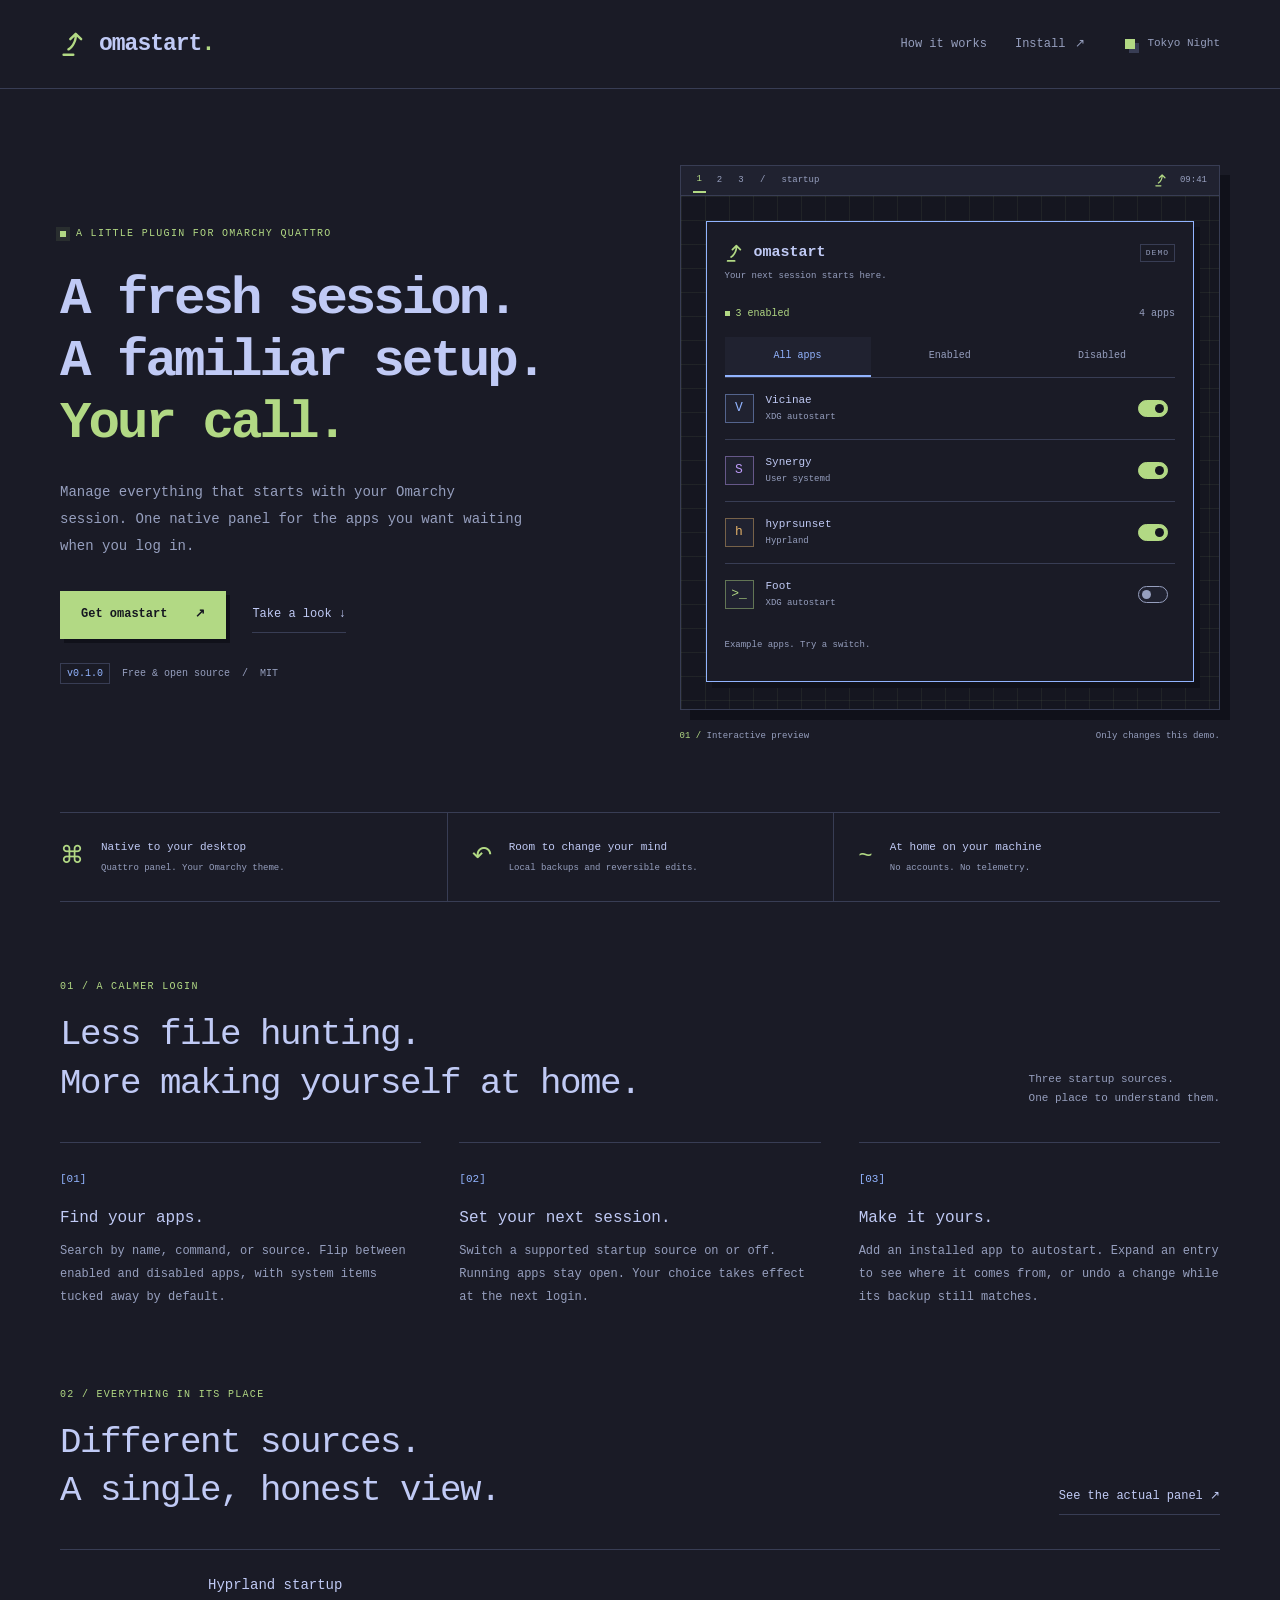
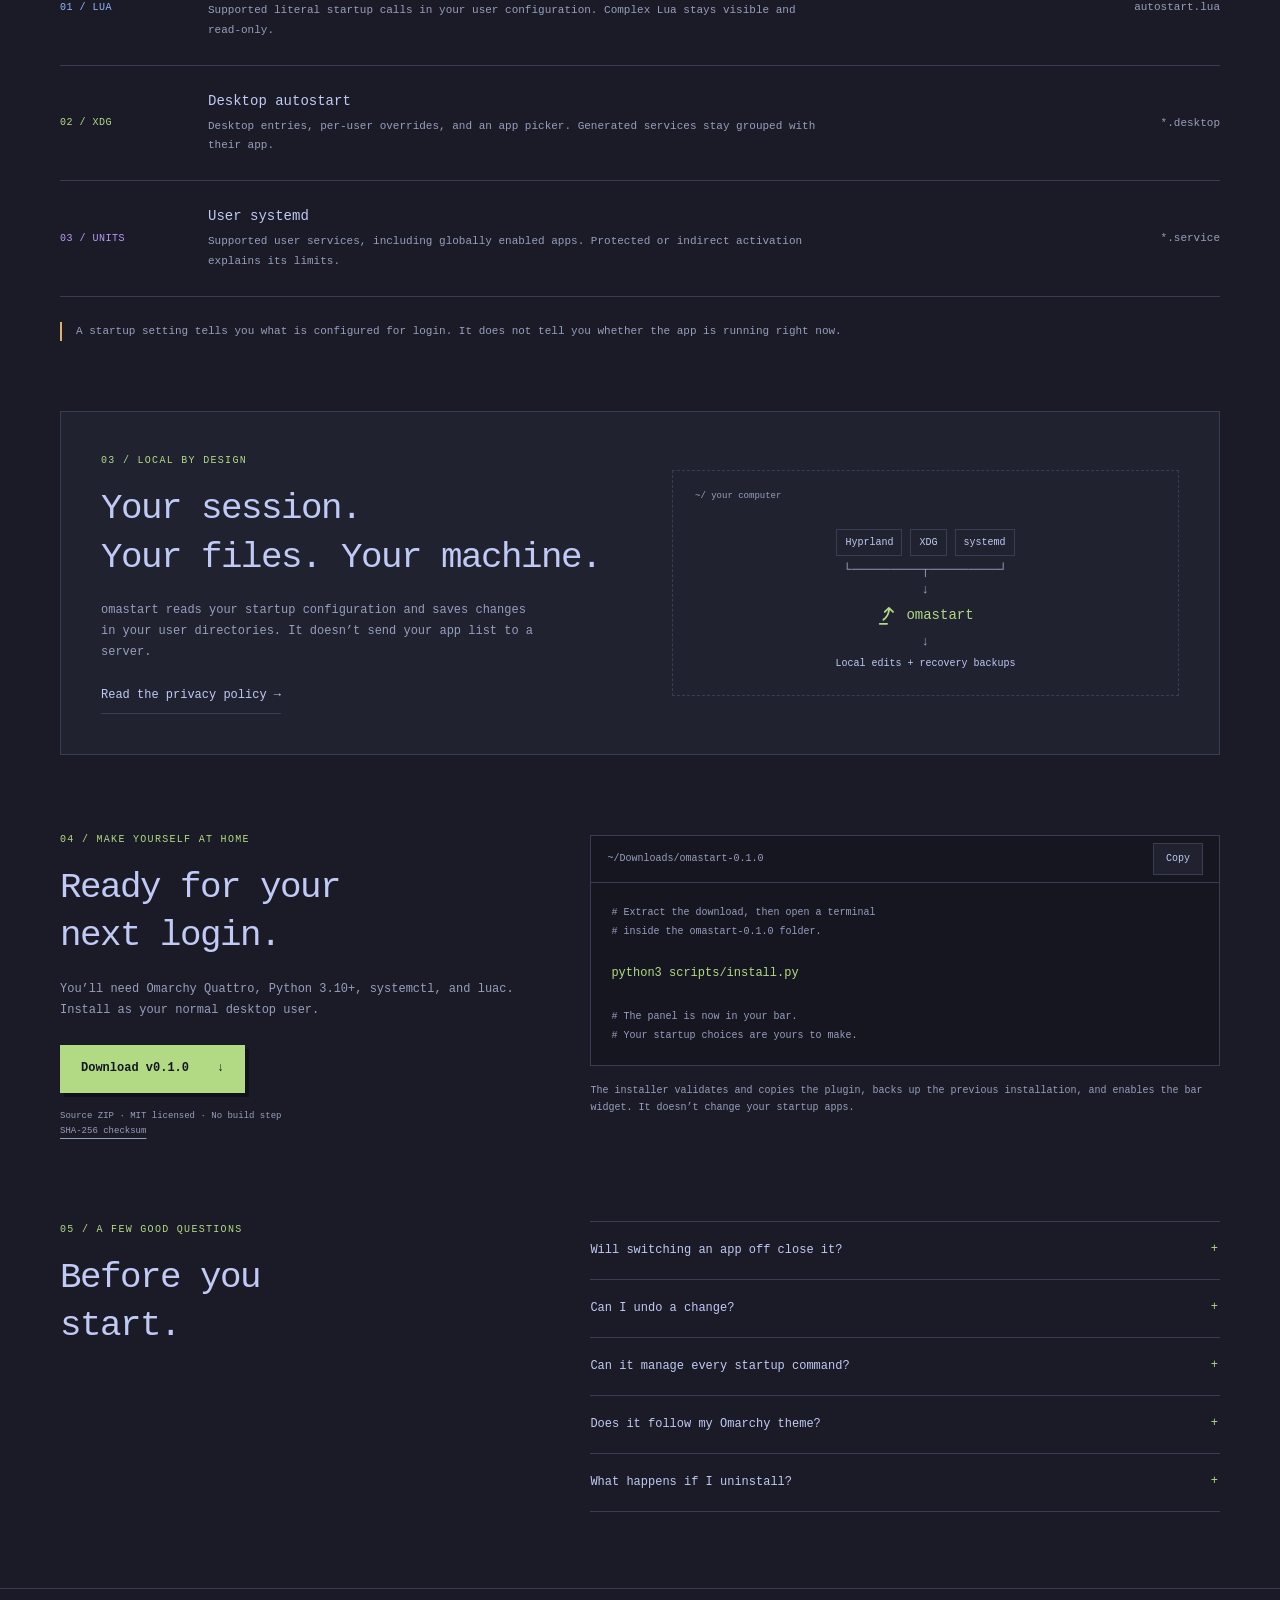
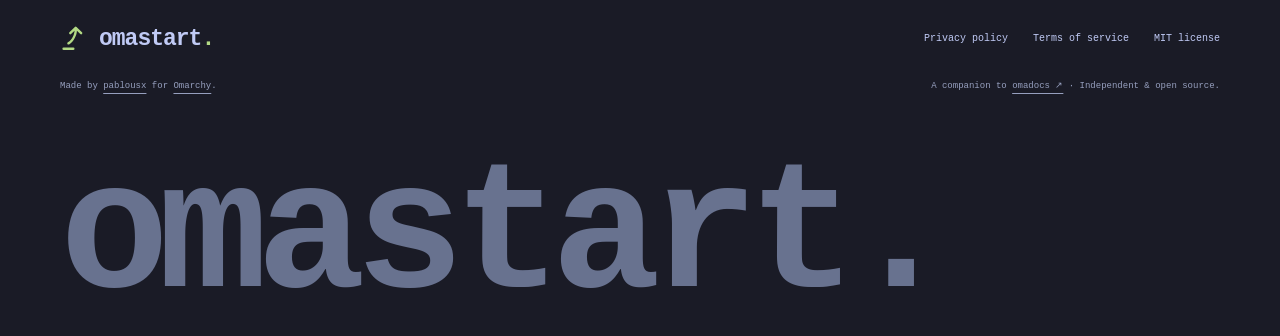
==== docs/index.html @ 75c62b0d "Add Omarchy-inspired website and policy pages" ====
<!doctype html>
<html lang="en" data-theme="night">
  <head>
    <meta charset="utf-8" />
    <meta name="viewport" content="width=device-width, initial-scale=1" />
    <meta
      name="description"
      content="Manage everything that starts with your Omarchy session. A native, local, open-source startup manager for Omarchy Quattro."
    />
    <meta name="theme-color" content="#1a1b26" />
    <meta name="referrer" content="strict-origin-when-cross-origin" />
    <meta property="og:type" content="website" />
    <meta property="og:title" content="omastart — Your session. Your call." />
    <meta
      property="og:description"
      content="Manage everything that starts with your Omarchy session. A native, local, open-source startup manager for Omarchy Quattro."
    />
    <meta property="og:site_name" content="omastart" />
    <meta property="og:url" content="https://pablousx.github.io/omastart/" />
    <link rel="canonical" href="https://pablousx.github.io/omastart/" />
    <title>omastart — Your session. Your call.</title>
    <link rel="icon" href="assets/favicon.svg" type="image/svg+xml" />
    <link rel="stylesheet" href="assets/site.css" />
    <script src="assets/site.js" defer></script>
  </head>
  <body>
    <a class="skip-link" href="#main">Skip to content</a>
    <header class="site-header">
      <div class="container header-inner">
        <a class="brand" href="index.html" aria-label="omastart home"
          ><svg viewBox="0 0 24 24" fill="currentColor" aria-hidden="true">
            <path
              d="M 6.5 15.133975 C 10.5 12.824574 12 7.8 12 5.5 L 9.2 8.3 Q 8.5 9 7.8 8.3 Q 7.1 7.6 7.8 6.9 L 12.3 2.4 Q 13 1.7 13.7 2.4 L 18.2 6.9 Q 18.9 7.6 18.2 8.3 Q 17.5 9 16.8 8.3 L 14 5.5 C 14 8.8 11.5 14.556624 7.5 16.866025 A 1 1 0 0 1 6.5 15.133975 Z"
            />
            <path
              d="M 3 19.5 H 11 A 1 1 0 0 1 11 21.5 H 3 A 1 1 0 0 1 3 19.5 Z"
            /></svg
          ><span>omastart<span class="accent">.</span></span></a
        >
        <nav class="site-nav" aria-label="Main navigation">
          <a class="wide-link" href="index.html#how-it-works">How it works</a>
          <a href="index.html#install"
            >Install <span aria-hidden="true">↗</span></a
          >
          <button
            class="theme-button"
            type="button"
            data-theme-toggle
            hidden
            aria-label="Switch to Everforest theme"
          >
            <span class="theme-swatch" aria-hidden="true"></span
            ><span data-theme-name>Tokyo Night</span>
          </button>
        </nav>
      </div>
    </header>
    <main id="main" tabindex="-1">
      <div class="container">
        <section class="hero" aria-labelledby="hero-title">
          <div class="hero-copy">
            <p class="eyebrow">
              <span class="status-dot" aria-hidden="true"></span> A little
              plugin for Omarchy Quattro
            </p>
            <h1 id="hero-title">
              A fresh session.<br />A familiar setup.<br /><span class="accent"
                >Your call.</span
              >
            </h1>
            <p class="lede">
              Manage everything that starts with your Omarchy session. One
              native panel for the apps you want waiting when you log in.
            </p>
            <div class="hero-actions">
              <a class="button" href="#install"
                >Get omastart <span aria-hidden="true">↗</span></a
              ><a class="text-link" href="#how-it-works"
                >Take a look <span aria-hidden="true">↓</span></a
              >
            </div>
            <p class="release">
              <span>v0.1.0</span> Free &amp; open source
              <span aria-hidden="true">/</span> MIT
            </p>
          </div>
          <figure
            class="preview"
            aria-label="Interactive example of the startup panel"
          >
            <div class="desktop">
              <div class="desktop-bar" aria-hidden="true">
                <span><b>1</b> &nbsp; 2 &nbsp; 3 &nbsp; / &nbsp; startup</span
                ><span
                  ><svg
                    viewBox="0 0 24 24"
                    fill="currentColor"
                    aria-hidden="true"
                  >
                    <path
                      d="M 6.5 15.133975 C 10.5 12.824574 12 7.8 12 5.5 L 9.2 8.3 Q 8.5 9 7.8 8.3 Q 7.1 7.6 7.8 6.9 L 12.3 2.4 Q 13 1.7 13.7 2.4 L 18.2 6.9 Q 18.9 7.6 18.2 8.3 Q 17.5 9 16.8 8.3 L 14 5.5 C 14 8.8 11.5 14.556624 7.5 16.866025 A 1 1 0 0 1 6.5 15.133975 Z"
                    />
                    <path
                      d="M 3 19.5 H 11 A 1 1 0 0 1 11 21.5 H 3 A 1 1 0 0 1 3 19.5 Z"
                    />
                  </svg>
                  &nbsp; 09:41</span
                >
              </div>
              <div class="wallpaper" aria-hidden="true"><span>~</span></div>
              <div class="app-window">
                <div class="app-title">
                  <strong
                    ><svg
                      viewBox="0 0 24 24"
                      fill="currentColor"
                      aria-hidden="true"
                    >
                      <path
                        d="M 6.5 15.133975 C 10.5 12.824574 12 7.8 12 5.5 L 9.2 8.3 Q 8.5 9 7.8 8.3 Q 7.1 7.6 7.8 6.9 L 12.3 2.4 Q 13 1.7 13.7 2.4 L 18.2 6.9 Q 18.9 7.6 18.2 8.3 Q 17.5 9 16.8 8.3 L 14 5.5 C 14 8.8 11.5 14.556624 7.5 16.866025 A 1 1 0 0 1 6.5 15.133975 Z"
                      />
                      <path
                        d="M 3 19.5 H 11 A 1 1 0 0 1 11 21.5 H 3 A 1 1 0 0 1 3 19.5 Z"
                      />
                    </svg>
                    omastart</strong
                  ><span class="demo-badge">DEMO</span>
                </div>
                <p class="app-subtitle">Your next session starts here.</p>
                <div class="demo-summary">
                  <span
                    ><i aria-hidden="true"></i
                    ><b data-enabled-count>3</b> enabled</span
                  ><span>4 apps</span>
                </div>
                <div
                  class="demo-filters"
                  role="group"
                  aria-label="Filter demo apps"
                >
                  <button
                    type="button"
                    data-filter="all"
                    aria-pressed="true"
                    disabled
                  >
                    All apps</button
                  ><button
                    type="button"
                    data-filter="enabled"
                    aria-pressed="false"
                    disabled
                  >
                    Enabled</button
                  ><button
                    type="button"
                    data-filter="disabled"
                    aria-pressed="false"
                    disabled
                  >
                    Disabled
                  </button>
                </div>
                <div class="demo-list">
                  <div class="demo-row" data-demo-row data-enabled="true">
                    <span class="app-icon blue" aria-hidden="true">V</span>
                    <div class="app-info">
                      <strong>Vicinae</strong><span>XDG autostart</span>
                    </div>
                    <button
                      type="button"
                      class="switch"
                      role="switch"
                      aria-checked="true"
                      aria-label="Vicinae startup in demo"
                      disabled
                    >
                      <span></span>
                    </button>
                  </div>
                  <div class="demo-row" data-demo-row data-enabled="true">
                    <span class="app-icon purple" aria-hidden="true">S</span>
                    <div class="app-info">
                      <strong>Synergy</strong><span>User systemd</span>
                    </div>
                    <button
                      type="button"
                      class="switch"
                      role="switch"
                      aria-checked="true"
                      aria-label="Synergy startup in demo"
                      disabled
                    >
                      <span></span>
                    </button>
                  </div>
                  <div class="demo-row" data-demo-row data-enabled="true">
                    <span class="app-icon orange" aria-hidden="true">h</span>
                    <div class="app-info">
                      <strong>hyprsunset</strong><span>Hyprland</span>
                    </div>
                    <button
                      type="button"
                      class="switch"
                      role="switch"
                      aria-checked="true"
                      aria-label="hyprsunset startup in demo"
                      disabled
                    >
                      <span></span>
                    </button>
                  </div>
                  <div class="demo-row" data-demo-row data-enabled="false">
                    <span class="app-icon green" aria-hidden="true">>_</span>
                    <div class="app-info">
                      <strong>Foot</strong><span>XDG autostart</span>
                    </div>
                    <button
                      type="button"
                      class="switch"
                      role="switch"
                      aria-checked="false"
                      aria-label="Foot startup in demo"
                      disabled
                    >
                      <span></span>
                    </button>
                  </div>
                  <p class="demo-empty" hidden>No apps in this view.</p>
                </div>
                <div class="demo-feedback">
                  <span data-demo-message role="status" aria-live="polite"
                    >Example apps. Try a switch.</span
                  ><button type="button" data-undo hidden>Undo</button>
                </div>
              </div>
            </div>
            <figcaption>
              <span><span class="accent">01 /</span> Interactive preview</span
              ><span>Only changes this demo.</span>
            </figcaption>
            <noscript
              ><p class="small">
                Static preview. Enable JavaScript to try the switches.
              </p></noscript
            >
          </figure>
        </section>
        <div class="principles" aria-label="At a glance">
          <div>
            <span class="principle-mark" aria-hidden="true">⌘</span>
            <p>
              Native to your desktop<small
                >Quattro panel. Your Omarchy theme.</small
              >
            </p>
          </div>
          <div>
            <span class="principle-mark" aria-hidden="true">↶</span>
            <p>
              Room to change your mind<small
                >Local backups and reversible edits.</small
              >
            </p>
          </div>
          <div>
            <span class="principle-mark" aria-hidden="true">~</span>
            <p>
              At home on your machine<small>No accounts. No telemetry.</small>
            </p>
          </div>
        </div>
        <section class="section" id="how-it-works" aria-labelledby="how-title">
          <div class="section-heading">
            <div>
              <p class="eyebrow">01 / A calmer login</p>
              <h2 id="how-title">
                Less file hunting.<br />More making yourself at home.
              </h2>
            </div>
            <p>Three startup sources.<br />One place to understand them.</p>
          </div>
          <div class="steps">
            <article>
              <span class="step-index">[01]</span>
              <h3>Find your apps.</h3>
              <p>
                Search by name, command, or source. Flip between enabled and
                disabled apps, with system items tucked away by default.
              </p>
            </article>
            <article>
              <span class="step-index">[02]</span>
              <h3>Set your next session.</h3>
              <p>
                Switch a supported startup source on or off. Running apps stay
                open. Your choice takes effect at the next login.
              </p>
            </article>
            <article>
              <span class="step-index">[03]</span>
              <h3>Make it yours.</h3>
              <p>
                Add an installed app to autostart. Expand an entry to see where
                it comes from, or undo a change while its backup still matches.
              </p>
            </article>
          </div>
        </section>
        <section class="sources-section" aria-labelledby="sources-title">
          <div class="section-heading">
            <div>
              <p class="eyebrow">02 / Everything in its place</p>
              <h2 id="sources-title">
                Different sources.<br />A single, honest view.
              </h2>
            </div>
            <a class="text-link" href="assets/panel.png"
              >See the actual panel <span aria-hidden="true">↗</span></a
            >
          </div>
          <div class="source-list">
            <article>
              <span class="source-tag blue">01 / LUA</span>
              <div>
                <h3>Hyprland startup</h3>
                <p>
                  Supported literal startup calls in your user configuration.
                  Complex Lua stays visible and read-only.
                </p>
              </div>
              <code>autostart.lua</code>
            </article>
            <article>
              <span class="source-tag green">02 / XDG</span>
              <div>
                <h3>Desktop autostart</h3>
                <p>
                  Desktop entries, per-user overrides, and an app picker.
                  Generated services stay grouped with their app.
                </p>
              </div>
              <code>*.desktop</code>
            </article>
            <article>
              <span class="source-tag purple">03 / UNITS</span>
              <div>
                <h3>User systemd</h3>
                <p>
                  Supported user services, including globally enabled apps.
                  Protected or indirect activation explains its limits.
                </p>
              </div>
              <code>*.service</code>
            </article>
          </div>
          <p class="note">
            A startup setting tells you what is configured for login. It does
            not tell you whether the app is running right now.
          </p>
        </section>
        <section class="privacy-band" aria-labelledby="local-title">
          <div>
            <p class="eyebrow">03 / Local by design</p>
            <h2 id="local-title">
              Your session.<br />Your files. Your machine.
            </h2>
            <p>
              omastart reads your startup configuration and saves changes in
              your user directories. It doesn’t send your app list to a server.
            </p>
            <a class="text-link" href="privacy.html"
              >Read the privacy policy <span aria-hidden="true">→</span></a
            >
          </div>
          <div
            class="local-diagram"
            aria-label="Startup sources connect to omastart and local backups, all on your computer"
          >
            <div class="diagram-label">~/ your computer</div>
            <div class="diagram-sources">
              <span>Hyprland</span><span>XDG</span><span>systemd</span>
            </div>
            <div class="diagram-line" aria-hidden="true">
              └─────────┬─────────┘<br />↓
            </div>
            <div class="diagram-app">
              <svg viewBox="0 0 24 24" fill="currentColor" aria-hidden="true">
                <path
                  d="M 6.5 15.133975 C 10.5 12.824574 12 7.8 12 5.5 L 9.2 8.3 Q 8.5 9 7.8 8.3 Q 7.1 7.6 7.8 6.9 L 12.3 2.4 Q 13 1.7 13.7 2.4 L 18.2 6.9 Q 18.9 7.6 18.2 8.3 Q 17.5 9 16.8 8.3 L 14 5.5 C 14 8.8 11.5 14.556624 7.5 16.866025 A 1 1 0 0 1 6.5 15.133975 Z"
                />
                <path
                  d="M 3 19.5 H 11 A 1 1 0 0 1 11 21.5 H 3 A 1 1 0 0 1 3 19.5 Z"
                /></svg
              ><strong>omastart</strong>
            </div>
            <div class="diagram-line" aria-hidden="true">↓</div>
            <div class="diagram-backup">Local edits + recovery backups</div>
          </div>
        </section>
        <section
          class="section install"
          id="install"
          aria-labelledby="install-title"
        >
          <div class="install-copy">
            <p class="eyebrow">04 / Make yourself at home</p>
            <h2 id="install-title">Ready for your<br />next login.</h2>
            <p>
              You’ll need Omarchy Quattro, Python 3.10+, <code>systemctl</code>,
              and <code>luac</code>. Install as your normal desktop user.
            </p>
            <a class="button" href="assets/omastart-0.1.0.zip" download
              >Download v0.1.0 <span aria-hidden="true">↓</span></a
            >
            <p class="small">
              Source ZIP · MIT licensed · No build step<br /><a
                href="assets/SHA256SUMS.txt"
                >SHA-256 checksum</a
              >
            </p>
          </div>
          <div>
            <div class="terminal">
              <div class="terminal-title">
                <span>~/Downloads/omastart-0.1.0</span
                ><button type="button" class="copy-button" data-copy hidden>
                  Copy
                </button>
              </div>
              <div class="terminal-body">
                <p class="terminal-comment">
                  # Extract the download, then open a terminal<br /># inside the
                  omastart-0.1.0 folder.
                </p>
                <pre><code id="install-command">python3 scripts/install.py</code></pre>
                <p class="terminal-comment">
                  # The panel is now in your bar.<br /># Your startup choices
                  are yours to make.
                </p>
              </div>
            </div>
            <p class="install-note">
              The installer validates and copies the plugin, backs up the
              previous installation, and enables the bar widget. It doesn’t
              change your startup apps.
            </p>
            <p class="copy-status small" role="status" data-copy-status></p>
          </div>
        </section>
        <section class="faq-section" aria-labelledby="faq-title">
          <div>
            <p class="eyebrow">05 / A few good questions</p>
            <h2 id="faq-title">Before you<br />start.</h2>
          </div>
          <div class="faq-list">
            <details>
              <summary>Will switching an app off close it?</summary>
              <p>
                No. omastart changes startup configuration and never starts,
                stops, or restarts your apps. Disabling a globally enabled
                systemd service uses a per-user mask, which also blocks later
                manual or indirect starts until restored.
              </p>
            </details>
            <details>
              <summary>Can I undo a change?</summary>
              <p>
                Supported changes save a local recovery record. Undo restores
                the previous configuration if the affected files still match
                what omastart wrote. If you edit those files elsewhere, omastart
                preserves your newer work.
              </p>
            </details>
            <details>
              <summary>Can it manage every startup command?</summary>
              <p>
                It supports three startup mechanisms: Hyprland, XDG autostart,
                and user systemd. Computed Lua, service templates, timers,
                sockets, and other complex activation remain protected.
                Login-shell scripts and app-internal startup settings are
                outside this version’s scope.
              </p>
            </details>
            <details>
              <summary>Does it follow my Omarchy theme?</summary>
              <p>
                Yes. The installed plugin uses native Quattro controls,
                typography, and theme colors. This website’s Tokyo Night and
                Everforest palettes are a preview of the same desktop spirit.
              </p>
            </details>
            <details>
              <summary>What happens if I uninstall?</summary>
              <p>
                Your startup preferences and recovery backups stay on your
                computer. Restore any startup settings you want to change before
                removing the plugin. The included README explains removal and
                backup locations.
              </p>
            </details>
          </div>
        </section>
      </div>
    </main>
    <footer class="site-footer">
      <div class="container">
        <div class="footer-top">
          <a class="brand" href="index.html" aria-label="omastart home"
            ><svg viewBox="0 0 24 24" fill="currentColor" aria-hidden="true">
              <path
                d="M 6.5 15.133975 C 10.5 12.824574 12 7.8 12 5.5 L 9.2 8.3 Q 8.5 9 7.8 8.3 Q 7.1 7.6 7.8 6.9 L 12.3 2.4 Q 13 1.7 13.7 2.4 L 18.2 6.9 Q 18.9 7.6 18.2 8.3 Q 17.5 9 16.8 8.3 L 14 5.5 C 14 8.8 11.5 14.556624 7.5 16.866025 A 1 1 0 0 1 6.5 15.133975 Z"
              />
              <path
                d="M 3 19.5 H 11 A 1 1 0 0 1 11 21.5 H 3 A 1 1 0 0 1 3 19.5 Z"
              /></svg
            ><span>omastart<span class="accent">.</span></span></a
          >
          <nav class="footer-links" aria-label="Footer navigation">
            <a href="privacy.html">Privacy policy</a
            ><a href="terms.html">Terms of service</a
            ><a href="assets/LICENSE.txt">MIT license</a>
          </nav>
        </div>
        <div class="footer-bottom">
          <span
            >Made by <a href="https://github.com/pablousx">pablousx</a> for
            <a href="https://omarchy.org/">Omarchy</a>.</span
          ><span
            >A companion to
            <a href="https://pablousx.github.io/omadocs/">omadocs ↗</a> ·
            Independent &amp; open source.</span
          >
        </div>
        <div class="footer-wordmark" aria-hidden="true">omastart.</div>
      </div>
    </footer>
  </body>
</html>
---- docs/assets/site.css ----
:root {
  color-scheme: dark;
  --bg: #1a1b26;
  --surface: #202230;
  --deep: #151620;
  --text: #c0caf5;
  --muted: #969fbe;
  --line: #383d54;
  --accent: #b2d984;
  --blue: #92b4ff;
  --orange: #e0af68;
  --purple: #bb9af7;
  --shadow: #10111a;
  --display: #68728f;
  --font:
    "JetBrains Mono", "SFMono-Regular", Consolas, "Liberation Mono", monospace;
}
:root[data-theme="forest"] {
  --bg: #272e29;
  --surface: #303a32;
  --deep: #202722;
  --text: #e2dfca;
  --muted: #b1baaa;
  --line: #4a584a;
  --accent: #b5ce94;
  --blue: #a6c8ce;
  --orange: #e6bf89;
  --purple: #d3b5c9;
  --shadow: #19201c;
  --display: #82917a;
}
* {
  box-sizing: border-box;
}
html {
  scroll-behavior: smooth;
  scroll-padding-top: 28px;
}
body {
  margin: 0;
  background: var(--bg);
  color: var(--text);
  font: 14px/1.75 var(--font);
  -webkit-font-smoothing: antialiased;
}
button,
input {
  font: inherit;
}
button {
  cursor: pointer;
}
button:disabled {
  cursor: default;
}
a {
  color: inherit;
  text-underline-offset: 5px;
}
a,
button,
summary {
  touch-action: manipulation;
}
button,
a,
summary {
  -webkit-tap-highlight-color: transparent;
}
a:focus-visible,
button:focus-visible,
summary:focus-visible {
  outline: 2px solid var(--accent);
  outline-offset: 5px;
}
::selection {
  background: var(--accent);
  color: var(--deep);
}
[hidden] {
  display: none !important;
}
svg {
  display: block;
}
figure,
p {
  margin: 0;
}
h1,
h2,
h3 {
  font-weight: 500;
}
h2 {
  font-size: clamp(26px, 2.8vw, 36px);
  line-height: 1.35;
  letter-spacing: -1.5px;
  margin: 0;
}
h3 {
  font-size: 16px;
  line-height: 1.5;
}
code {
  font-family: var(--font);
  overflow-wrap: anywhere;
}
.container {
  max-width: 1240px;
  padding: 0 40px;
  margin: auto;
}
.accent,
.green {
  color: var(--accent);
}
.blue {
  color: var(--blue);
}
.purple {
  color: var(--purple);
}
.orange {
  color: var(--orange);
}
.small {
  font-size: 11px;
  color: var(--muted);
}
.skip-link {
  position: fixed;
  top: 8px;
  left: 8px;
  padding: 10px 16px;
  z-index: 10;
  background: var(--accent);
  color: var(--deep);
  transform: translateY(-160%);
}
.skip-link:focus {
  transform: translateY(0);
}
.site-header {
  border-bottom: 1px solid var(--line);
}
.header-inner,
.site-nav {
  display: flex;
  align-items: center;
  justify-content: space-between;
  gap: 28px;
}
.header-inner {
  min-height: 88px;
}
.brand {
  display: inline-flex;
  align-items: center;
  gap: 10px;
  font-size: 23px;
  font-weight: 700;
  letter-spacing: -1px;
  text-decoration: none;
}
.brand svg {
  width: 29px;
  height: 29px;
  color: var(--accent);
}
.site-nav a {
  display: inline-flex;
  align-items: center;
  gap: 10px;
  min-height: 44px;
  text-decoration: none;
  font-size: 12px;
  color: var(--muted);
}
.site-nav a:hover,
.footer-links a:hover {
  color: var(--accent);
}
.theme-button {
  display: inline-flex;
  gap: 12px;
  align-items: center;
  min-height: 44px;
  border: 0;
  padding: 8px 0 8px 12px;
  background: none;
  color: var(--muted);
  font-size: 11px;
}
.theme-swatch {
  width: 10px;
  height: 10px;
  background: var(--accent);
  box-shadow: 4px 4px 0 var(--line);
}
.hero {
  display: grid;
  grid-template-columns: 1.05fr 1fr;
  gap: 52px;
  align-items: center;
  padding: 76px 0 68px;
}
.eyebrow {
  display: flex;
  align-items: center;
  gap: 10px;
  color: var(--accent);
  font-size: 10px;
  text-transform: uppercase;
  letter-spacing: 1.3px;
  line-height: 1.8;
}
.status-dot {
  display: inline-block;
  width: 6px;
  height: 6px;
  background: var(--accent);
  box-shadow: 0 0 0 4px color-mix(in srgb, var(--accent) 10%, transparent);
  flex-shrink: 0;
}
.hero h1 {
  font-size: clamp(38px, 4.1vw, 56px);
  line-height: 1.18;
  letter-spacing: -3px;
  margin: 26px 0 24px;
  font-weight: 600;
}
.lede {
  max-width: 470px;
  font-size: 14px;
  color: var(--muted);
  line-height: 1.95;
}
.hero-actions {
  display: flex;
  align-items: center;
  gap: 26px;
  margin: 30px 0 24px;
  flex-wrap: wrap;
}
.button {
  display: inline-flex;
  align-items: center;
  justify-content: space-between;
  gap: 28px;
  padding: 12px 20px;
  min-height: 48px;
  color: var(--deep);
  background: var(--accent);
  border: 1px solid var(--accent);
  font-size: 12px;
  font-weight: 700;
  text-decoration: none;
  box-shadow: 4px 4px 0 var(--shadow);
  transition:
    transform 0.15s,
    box-shadow 0.15s;
}
.button:hover {
  transform: translate(-2px, -2px);
  box-shadow: 6px 6px 0 var(--shadow);
}
.text-link {
  display: inline-block;
  font-size: 12px;
  text-decoration: none;
  padding: 7px 0;
  border-bottom: 1px solid var(--line);
}
.text-link:hover {
  color: var(--accent);
  border-color: var(--accent);
}
.release {
  display: flex;
  align-items: center;
  gap: 12px;
  color: var(--muted);
  font-size: 10px;
  flex-wrap: wrap;
}
.release span:first-child {
  border: 1px solid var(--line);
  padding: 1px 6px;
  color: var(--blue);
}
.preview {
  min-width: 0;
}
.desktop {
  position: relative;
  border: 1px solid var(--line);
  background: var(--deep);
  box-shadow: 10px 10px 0 var(--shadow);
  overflow: hidden;
}
.desktop-bar {
  position: relative;
  z-index: 1;
  height: 30px;
  display: flex;
  align-items: center;
  justify-content: space-between;
  gap: 10px;
  padding: 0 12px;
  background: var(--surface);
  border-bottom: 1px solid var(--line);
  font-size: 9px;
  color: var(--muted);
}
.desktop-bar span {
  display: flex;
  align-items: center;
}
.desktop-bar svg {
  width: 15px;
  height: 15px;
  color: var(--accent);
}
.desktop-bar b {
  padding: 4px;
  border-bottom: 2px solid var(--accent);
  color: var(--accent);
  font-weight: 400;
}
.wallpaper {
  position: absolute;
  inset: 30px 0 0;
  background-image:
    linear-gradient(
      color-mix(in srgb, var(--accent) 7%, transparent) 1px,
      transparent 1px
    ),
    linear-gradient(
      90deg,
      color-mix(in srgb, var(--accent) 7%, transparent) 1px,
      transparent 1px
    );
  background-size: 24px 24px;
  display: grid;
  place-items: center;
}
.wallpaper span {
  color: var(--accent);
  opacity: 0.08;
  font-size: 380px;
  transform: rotate(-15deg);
  line-height: 1;
}
.app-window {
  position: relative;
  background: var(--bg);
  border: 1px solid var(--blue);
  box-shadow: 6px 6px 0 var(--shadow);
  margin: 25px 25px 27px;
  padding: 18px;
}
.app-title,
.app-title strong {
  display: flex;
  align-items: center;
  gap: 8px;
}
.app-title {
  justify-content: space-between;
}
.app-title strong {
  font-size: 15px;
  font-weight: 600;
}
.app-title svg {
  width: 21px;
  height: 21px;
  color: var(--accent);
}
.demo-badge {
  font-size: 8px;
  letter-spacing: 1px;
  border: 1px solid var(--line);
  padding: 1px 5px;
  color: var(--muted);
}
.app-subtitle {
  color: var(--muted);
  font-size: 9px;
  margin-top: 3px;
}
.demo-summary {
  display: flex;
  justify-content: space-between;
  gap: 10px;
  font-size: 10px;
  margin: 20px 0 14px;
  color: var(--muted);
}
.demo-summary span:first-child {
  display: flex;
  align-items: center;
  gap: 6px;
  color: var(--accent);
}
.demo-summary b {
  font-weight: 400;
}
.demo-summary i {
  width: 5px;
  height: 5px;
  background: var(--accent);
}
.demo-filters {
  display: flex;
  gap: 6px;
  border-bottom: 1px solid var(--line);
}
.demo-filters button {
  flex: 1;
  background: none;
  border: 0;
  border-bottom: 2px solid transparent;
  min-height: 40px;
  padding: 7px 4px;
  color: var(--muted);
  font-size: 10px;
}
.demo-filters button[aria-pressed="true"] {
  color: var(--blue);
  background: var(--surface);
  border-color: var(--blue);
}
.demo-list {
  min-height: 248px;
}
.demo-row {
  display: flex;
  align-items: center;
  gap: 12px;
  min-height: 62px;
  border-bottom: 1px solid var(--line);
}
.demo-row:last-of-type {
  border-bottom: 0;
}
.app-icon {
  display: grid;
  place-items: center;
  width: 29px;
  height: 29px;
  flex-shrink: 0;
  border: 1px solid color-mix(in srgb, currentColor 45%, transparent);
  background: var(--surface);
  font-size: 13px;
}
.app-info {
  min-width: 0;
  flex: 1;
}
.app-info strong {
  display: block;
  font-size: 11px;
  font-weight: 500;
}
.app-info > span {
  display: block;
  font-size: 9px;
  color: var(--muted);
}
.switch {
  display: grid;
  place-items: center;
  width: 44px;
  min-width: 44px;
  height: 44px;
  padding: 0;
  background: none;
  border: 0;
}
.switch > span {
  display: block;
  width: 30px;
  height: 17px;
  border-radius: 12px;
  border: 1px solid var(--muted);
  background: var(--surface);
  position: relative;
}
.switch > span:after {
  content: "";
  position: absolute;
  width: 9px;
  height: 9px;
  border-radius: 50%;
  top: 3px;
  left: 3px;
  background: var(--muted);
  transition: transform 0.15s;
}
.switch[aria-checked="true"] > span {
  background: var(--accent);
  border-color: var(--accent);
}
.switch[aria-checked="true"] > span:after {
  background: var(--deep);
  transform: translateX(13px);
}
.demo-feedback {
  display: flex;
  align-items: center;
  justify-content: space-between;
  gap: 7px;
  min-height: 33px;
  margin-top: 4px;
  color: var(--muted);
  font-size: 9px;
}
.demo-feedback button {
  padding: 8px 4px;
  color: var(--accent);
  border: 0;
  background: none;
  font-size: 10px;
  text-decoration: underline;
  text-underline-offset: 3px;
}
.demo-empty {
  padding: 26px 5px;
  font-size: 11px;
  color: var(--muted);
}
figcaption {
  display: flex;
  gap: 12px;
  justify-content: space-between;
  margin-top: 19px;
  font-size: 9px;
  color: var(--muted);
}
.principles {
  display: grid;
  grid-template-columns: repeat(3, 1fr);
  border-block: 1px solid var(--line);
}
.principles > div {
  display: flex;
  align-items: center;
  gap: 17px;
  padding: 23px 24px;
}
.principles > div:first-child {
  padding-left: 0;
}
.principles > div + div {
  border-left: 1px solid var(--line);
}
.principle-mark {
  font-size: 24px;
  color: var(--accent);
}
.principles p {
  font-size: 11px;
}
.principles small {
  display: block;
  color: var(--muted);
  font-size: 9px;
  margin-top: 3px;
}
.section {
  padding: 76px 0;
}
.section-heading {
  display: flex;
  justify-content: space-between;
  align-items: end;
  gap: 32px;
  margin-bottom: 34px;
}
.section-heading .eyebrow,
.privacy-band .eyebrow,
.install .eyebrow,
.faq-section .eyebrow {
  margin-bottom: 15px;
}
.section-heading > p {
  font-size: 11px;
  color: var(--muted);
}
.steps {
  display: grid;
  grid-template-columns: repeat(3, 1fr);
  gap: 38px;
}
.steps article {
  border-top: 1px solid var(--line);
  padding-top: 23px;
}
.step-index {
  font-size: 11px;
  color: var(--blue);
}
.steps h3 {
  margin: 15px 0 10px;
}
.steps p {
  font-size: 12px;
  line-height: 1.95;
  color: var(--muted);
}
.sources-section {
  padding-bottom: 70px;
}
.source-list {
  border-top: 1px solid var(--line);
}
.source-list article {
  display: grid;
  grid-template-columns: 120px 1fr 145px;
  gap: 28px;
  align-items: center;
  padding: 25px 0;
  border-bottom: 1px solid var(--line);
}
.source-tag {
  font-size: 10px;
  letter-spacing: 0.5px;
}
.source-list h3 {
  margin: 0 0 5px;
  font-size: 14px;
}
.source-list p {
  font-size: 11px;
  color: var(--muted);
  max-width: 620px;
}
.source-list code {
  text-align: right;
  font-size: 11px;
  color: var(--muted);
}
.note {
  font-size: 11px;
  color: var(--muted);
  border-left: 2px solid var(--orange);
  padding-left: 14px;
  margin-top: 25px;
}
.privacy-band {
  display: grid;
  grid-template-columns: 1fr 1fr;
  gap: 64px;
  border: 1px solid var(--line);
  background: var(--surface);
  padding: 40px;
}
.privacy-band p:not(.eyebrow) {
  color: var(--muted);
  font-size: 12px;
  margin: 18px 0 15px;
  max-width: 440px;
}
.local-diagram {
  align-self: center;
  border: 1px dashed var(--line);
  padding: 18px 22px 22px;
  text-align: center;
}
.diagram-label {
  color: var(--muted);
  font-size: 9px;
  text-align: left;
  margin-bottom: 24px;
}
.diagram-sources {
  display: flex;
  justify-content: center;
  flex-wrap: wrap;
  gap: 8px;
  font-size: 10px;
}
.diagram-sources span {
  border: 1px solid var(--line);
  padding: 4px 8px;
}
.diagram-line {
  color: var(--muted);
  font-size: 13px;
  line-height: 1.5;
  margin: 4px 0;
}
.diagram-app {
  display: flex;
  align-items: center;
  justify-content: center;
  gap: 7px;
  color: var(--accent);
  font-size: 14px;
}
.diagram-app svg {
  width: 22px;
  height: 22px;
}
.diagram-app strong {
  font-weight: 500;
}
.diagram-backup {
  font-size: 10px;
}
.install {
  display: grid;
  grid-template-columns: 0.85fr 1.15fr;
  gap: 65px;
}
.install-copy > p:not(.eyebrow) {
  color: var(--muted);
  font-size: 12px;
  margin: 18px 0 24px;
}
.install-copy > p.small {
  font-size: 9px;
  margin: 16px 0 0;
}
.terminal {
  border: 1px solid var(--line);
  background: var(--deep);
  margin-top: 4px;
}
.terminal-title {
  display: flex;
  justify-content: space-between;
  align-items: center;
  gap: 12px;
  min-height: 44px;
  padding: 7px 16px;
  border-bottom: 1px solid var(--line);
  font-size: 10px;
  color: var(--muted);
}
.copy-button {
  padding: 6px 8px;
  border: 1px solid var(--line);
  background: var(--surface);
  color: var(--text);
  font-size: 10px;
  min-width: 50px;
  min-height: 32px;
}
.terminal-body {
  padding: 20px;
}
.terminal-comment {
  color: var(--muted);
  font-size: 10px;
  line-height: 1.9;
}
.terminal pre {
  font: 12px/1.8 var(--font);
  white-space: pre-wrap;
  overflow-wrap: anywhere;
  color: var(--accent);
  margin: 22px 0;
}
.install-note {
  color: var(--muted);
  font-size: 10px;
  margin-top: 16px;
}
.copy-status {
  min-height: 20px;
  margin-top: 8px;
}
.faq-section {
  display: grid;
  grid-template-columns: 0.85fr 1.15fr;
  gap: 65px;
  padding: 0 0 76px;
}
.faq-list details {
  border-bottom: 1px solid var(--line);
}
.faq-list details:first-child {
  border-top: 1px solid var(--line);
}
.faq-list summary {
  cursor: pointer;
  font-size: 12px;
  padding: 18px 25px 18px 0;
  list-style: none;
  position: relative;
}
.faq-list summary::-webkit-details-marker {
  display: none;
}
.faq-list summary:after {
  content: "+";
  color: var(--accent);
  position: absolute;
  right: 2px;
  top: 17px;
}
.faq-list details[open] summary:after {
  content: "−";
}
.faq-list details p {
  font-size: 12px;
  color: var(--muted);
  padding: 0 15px 22px 0;
  line-height: 1.9;
}
.site-footer {
  border-top: 1px solid var(--line);
  padding-top: 30px;
  overflow: hidden;
}
.footer-top,
.footer-bottom,
.footer-links {
  display: flex;
  align-items: center;
  justify-content: space-between;
  gap: 25px;
}
.footer-links {
  flex-wrap: wrap;
  font-size: 10px;
}
.footer-links a {
  text-decoration: none;
  padding: 10px 0;
}
.footer-links [aria-current="page"] {
  color: var(--accent);
}
.footer-bottom {
  margin-top: 20px;
  font-size: 9px;
  color: var(--muted);
  flex-wrap: wrap;
  gap: 10px;
}
.footer-wordmark {
  margin: 25px 0 -20px;
  font-size: clamp(65px, 15.1vw, 182px);
  font-weight: 700;
  line-height: 1.3;
  letter-spacing: -0.06em;
  color: var(--display);
}
.legal-hero {
  padding: 48px 0 37px;
  border-bottom: 1px solid var(--line);
}
.breadcrumb {
  color: var(--muted);
  font-size: 10px;
  margin-bottom: 30px;
}
.breadcrumb a {
  text-decoration: none;
}
.legal-hero h1 {
  font-size: clamp(34px, 5vw, 56px);
  letter-spacing: -2.5px;
  line-height: 1.2;
  margin: 20px 0;
}
.legal-hero .lede {
  max-width: 700px;
}
.legal-hero .small {
  margin-top: 20px;
}
.legal-layout {
  display: grid;
  grid-template-columns: 220px minmax(0, 1fr);
  gap: 65px;
  padding: 40px 0 70px;
}
.legal-nav {
  position: sticky;
  top: 28px;
  align-self: start;
}
.legal-nav p {
  margin-bottom: 12px;
}
.legal-nav a {
  display: block;
  font-size: 10px;
  text-decoration: none;
  padding: 8px 0;
  color: var(--muted);
}
.legal-nav a:hover {
  color: var(--accent);
}
.legal-body {
  max-width: 760px;
  min-width: 0;
}
.legal-body section {
  margin-bottom: 36px;
}
.legal-body h2 {
  font-size: 19px;
  letter-spacing: -0.5px;
  display: flex;
  align-items: baseline;
  gap: 13px;
  margin-bottom: 14px;
}
.legal-body h2 > span {
  font-size: 11px;
  color: var(--accent);
}
.legal-body p,
.legal-body li {
  font-size: 13px;
  line-height: 1.95;
  color: var(--muted);
}
.legal-body p + p {
  margin-top: 15px;
}
.legal-body strong {
  color: var(--text);
  font-weight: 500;
}
.legal-body a {
  color: var(--text);
}
.legal-body ul {
  padding-left: 19px;
}
.legal-body li {
  margin: 10px 0;
}
.legal-body code {
  font-size: 11px;
  color: var(--text);
}
.legal-callout {
  background: var(--surface);
  border: 1px solid var(--line);
  border-left: 2px solid var(--accent);
  padding: 21px 24px;
  margin-bottom: 35px;
}
.legal-end {
  border-top: 1px solid var(--line);
  padding-top: 24px;
  display: flex;
  justify-content: space-between;
  gap: 20px;
  font-size: 11px;
  flex-wrap: wrap;
}
@media (min-width: 1500px) {
  .hero {
    padding-block: 90px;
  }
}
@media (max-width: 1050px) {
  .container {
    padding-inline: 30px;
  }
  .hero {
    gap: 28px;
  }
  .hero h1 {
    font-size: 43px;
    letter-spacing: -2.6px;
  }
  .app-window {
    margin-inline: 15px;
    padding: 15px;
  }
  .principles > div {
    padding-inline: 16px;
    gap: 12px;
  }
  .principles p {
    font-size: 10px;
  }
  .principles small {
    font-size: 8px;
  }
  .privacy-band {
    gap: 30px;
    padding: 30px;
  }
  .install,
  .faq-section {
    gap: 38px;
  }
  .legal-layout {
    gap: 35px;
    grid-template-columns: 185px minmax(0, 1fr);
  }
}
@media (max-width: 780px) {
  .hero {
    grid-template-columns: 1fr;
    gap: 40px;
    padding: 45px 0;
  }
  .hero h1 {
    font-size: clamp(38px, 7.2vw, 56px);
    letter-spacing: -2px;
  }
  .hero-copy .lede {
    max-width: 580px;
  }
  .preview {
    width: 100%;
    max-width: 560px;
    margin: auto;
  }
  .app-window {
    margin: 25px;
    padding: 20px;
  }
  .principles {
    grid-template-columns: 1fr;
  }
  .principles > div,
  .principles > div:first-child {
    padding: 17px 0;
    gap: 18px;
  }
  .principles > div + div {
    border-left: 0;
    border-top: 1px solid var(--line);
  }
  .principles p {
    font-size: 12px;
  }
  .principles small {
    font-size: 10px;
  }
  .principle-mark {
    width: 25px;
    text-align: center;
  }
  .section {
    padding: 50px 0;
  }
  .section-heading {
    display: block;
  }
  .section-heading > p,
  .section-heading > a {
    margin-top: 18px;
  }
  .steps {
    gap: 24px;
    grid-template-columns: 1fr;
  }
  .steps article {
    display: grid;
    grid-template-columns: 37px 1fr;
    gap: 6px 10px;
    padding-top: 20px;
  }
  .step-index {
    grid-row: 1 / 3;
    padding-top: 4px;
  }
  .steps h3 {
    margin: 0;
  }
  .steps p {
    grid-column: 2;
  }
  .source-list article {
    grid-template-columns: 86px 1fr;
    gap: 8px 16px;
  }
  .source-list code {
    grid-column: 2;
    text-align: left;
    font-size: 10px;
  }
  .sources-section {
    padding-bottom: 45px;
  }
  .privacy-band {
    grid-template-columns: 1fr;
    padding: 26px;
    gap: 25px;
  }
  .local-diagram {
    max-width: 460px;
    width: 100%;
    justify-self: center;
  }
  .install,
  .faq-section {
    grid-template-columns: 1fr;
    gap: 28px;
  }
  .faq-section {
    padding-bottom: 50px;
  }
  .footer-top {
    align-items: start;
    flex-direction: column;
    gap: 16px;
  }
  .footer-links {
    gap: 24px;
  }
  .footer-bottom {
    align-items: start;
    flex-direction: column;
  }
  .footer-wordmark {
    margin-bottom: -8px;
  }
  .legal-layout {
    display: block;
    padding-top: 25px;
  }
  .legal-nav {
    position: static;
    border-bottom: 1px solid var(--line);
    padding-bottom: 20px;
    margin-bottom: 30px;
    display: flex;
    flex-wrap: wrap;
    gap: 0 22px;
  }
  .legal-nav p {
    width: 100%;
    margin-bottom: 5px;
  }
  .legal-hero {
    padding-top: 32px;
  }
}
@media (max-width: 520px) {
  .container {
    padding-inline: 22px;
  }
  .header-inner {
    min-height: 74px;
    gap: 15px;
  }
  .brand {
    font-size: 20px;
    gap: 7px;
  }
  .brand svg {
    width: 25px;
    height: 25px;
  }
  .site-nav {
    gap: 17px;
  }
  .site-nav a {
    font-size: 11px;
  }
  .site-nav .wide-link {
    display: none;
  }
  .theme-button {
    padding: 10px 5px;
    min-width: 30px;
    justify-content: center;
  }
  .theme-button [data-theme-name] {
    display: none;
  }
  .eyebrow {
    font-size: 9px;
    letter-spacing: 0.9px;
  }
  .hero h1 {
    font-size: clamp(32px, 8.1vw, 42px);
    letter-spacing: -1.9px;
  }
  .lede {
    font-size: 13px;
  }
  .hero-actions {
    gap: 24px;
  }
  .app-window {
    margin: 19px 13px;
    padding: 14px;
  }
  .desktop {
    box-shadow: 6px 6px 0 var(--shadow);
  }
  .demo-row {
    gap: 9px;
  }
  figcaption {
    font-size: 8px;
  }
  .release {
    font-size: 9px;
    gap: 9px;
  }
  .source-list article {
    grid-template-columns: 1fr;
    gap: 8px;
  }
  .source-list code {
    grid-column: 1;
  }
  .privacy-band {
    padding: 22px;
  }
  .diagram-sources {
    gap: 5px;
    font-size: 9px;
  }
  .diagram-sources span {
    padding: 4px 6px;
  }
  .local-diagram {
    padding-inline: 10px;
  }
  .terminal-title {
    padding-inline: 12px;
    font-size: 9px;
    gap: 7px;
  }
  .terminal-body {
    padding: 17px 13px;
  }
  .terminal-comment {
    font-size: 9px;
  }
  .terminal pre {
    font-size: 11px;
  }
  .footer-links {
    gap: 15px;
    font-size: 9px;
  }
  .legal-hero h1 {
    font-size: 35px;
    letter-spacing: -1.8px;
  }
  .legal-body h2 {
    font-size: 18px;
  }
  .legal-callout {
    padding: 18px;
  }
}
@media (prefers-reduced-motion: reduce) {
  html {
    scroll-behavior: auto;
  }
  *,
  *:before,
  *:after {
    animation: none !important;
    transition: none !important;
  }
}
@media print {
  :root {
    color-scheme: light;
    --bg: white;
    --surface: #f3f3f3;
    --deep: white;
    --text: black;
    --muted: #333;
    --line: #aaa;
    --accent: #234c23;
  }
  .site-header,
  .site-footer,
  .skip-link,
  .legal-nav {
    display: none;
  }
  .container {
    padding: 0;
  }
  .legal-hero {
    padding-top: 0;
  }
  .legal-layout {
    display: block;
    padding: 20px 0;
  }
  .legal-body {
    max-width: none;
  }
  .legal-body section {
    break-inside: avoid;
  }
  a[href^="http"]:after {
    content: " (" attr(href) ")";
    font-size: 9px;
    overflow-wrap: anywhere;
  }
}
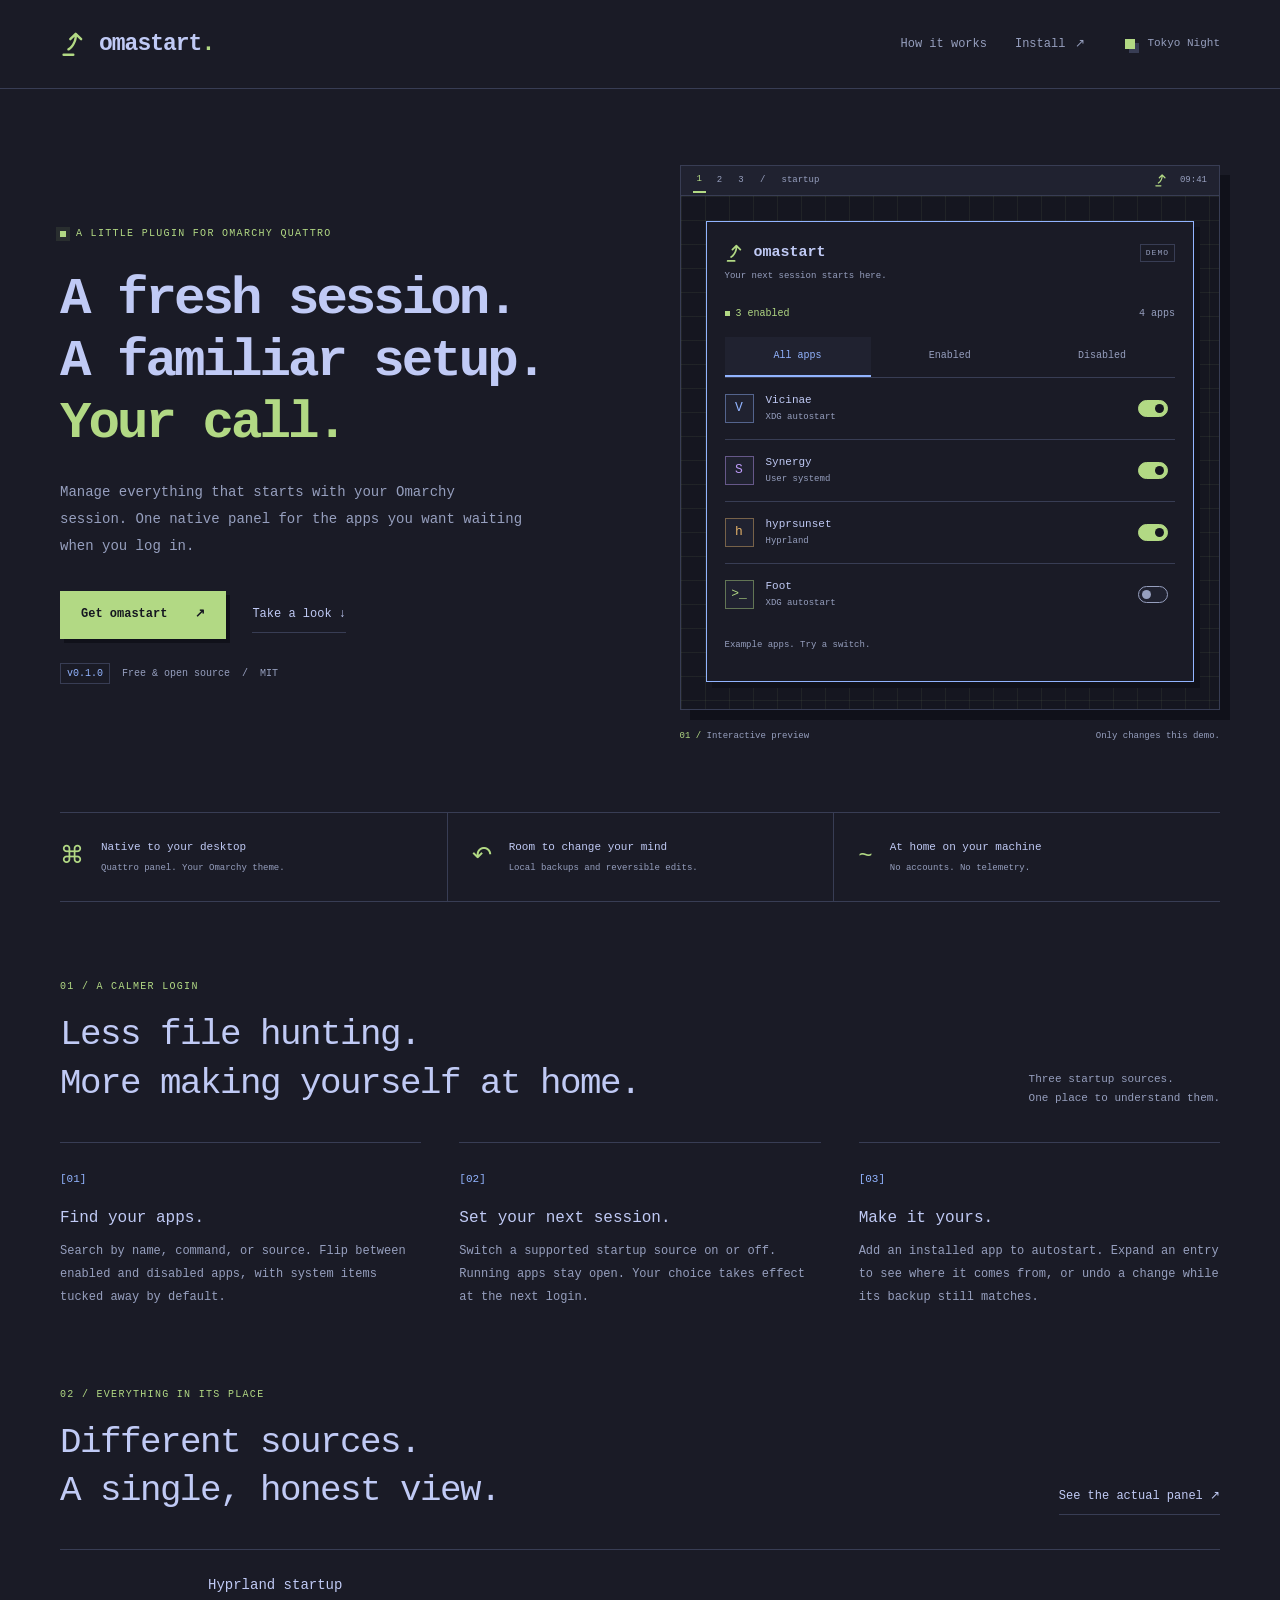
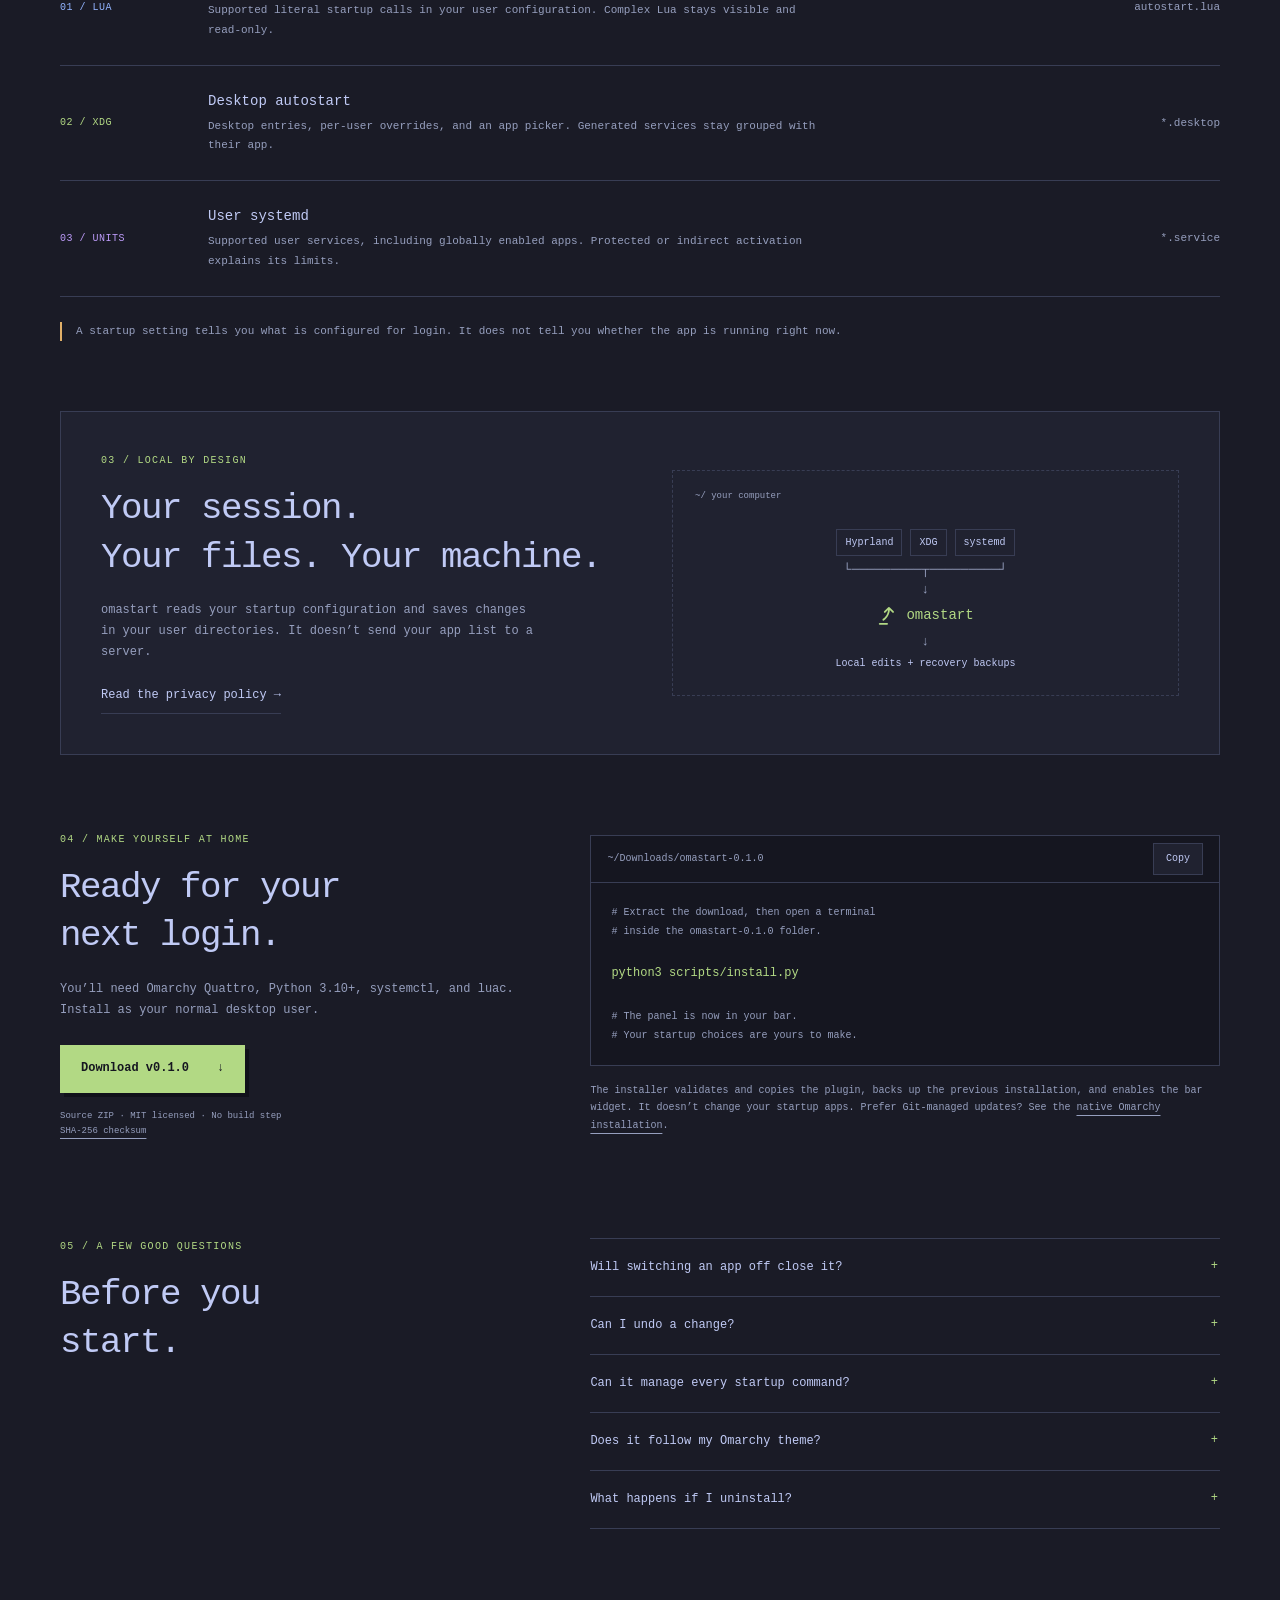
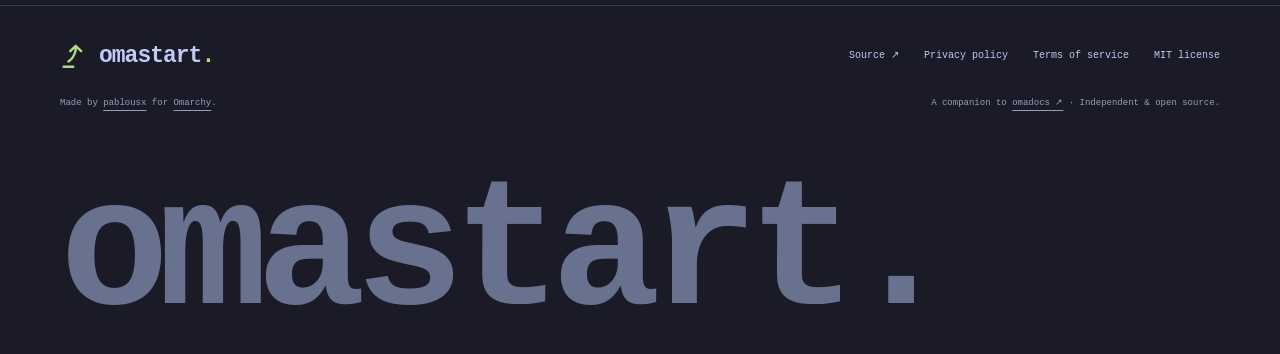
==== commit 207b7f4b: "Prepare public installation and release documentation" ====
--- a/docs/index.html
+++ b/docs/index.html
@@ -443,7 +443,10 @@
             <p class="install-note">
               The installer validates and copies the plugin, backs up the
               previous installation, and enables the bar widget. It doesn’t
-              change your startup apps.
+              change your startup apps. Prefer Git-managed updates? See the
+              <a href="https://github.com/pablousx/omastart#installation"
+                >native Omarchy installation</a
+              >.
             </p>
             <p class="copy-status small" role="status" data-copy-status></p>
           </div>
@@ -517,6 +520,7 @@
             ><span>omastart<span class="accent">.</span></span></a
           >
           <nav class="footer-links" aria-label="Footer navigation">
+            <a href="https://github.com/pablousx/omastart">Source ↗</a>
             <a href="privacy.html">Privacy policy</a
             ><a href="terms.html">Terms of service</a
             ><a href="assets/LICENSE.txt">MIT license</a>
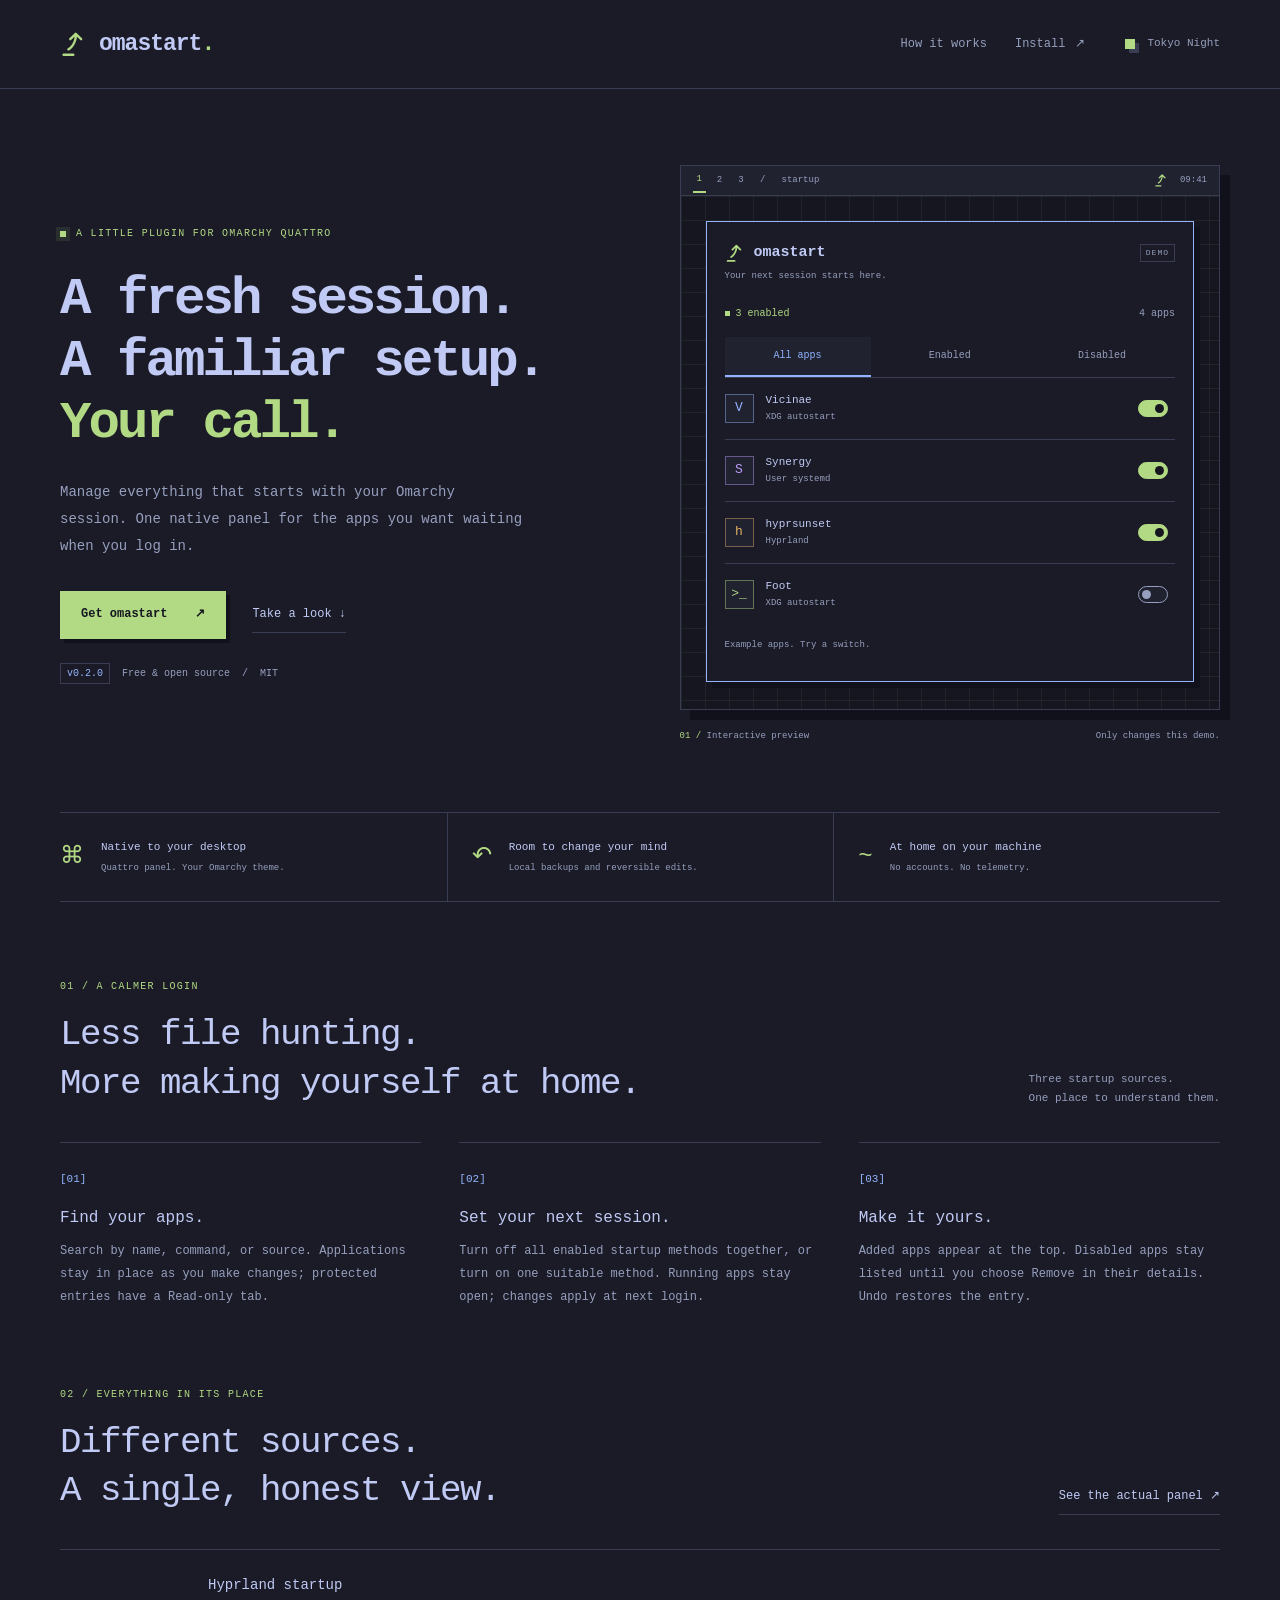
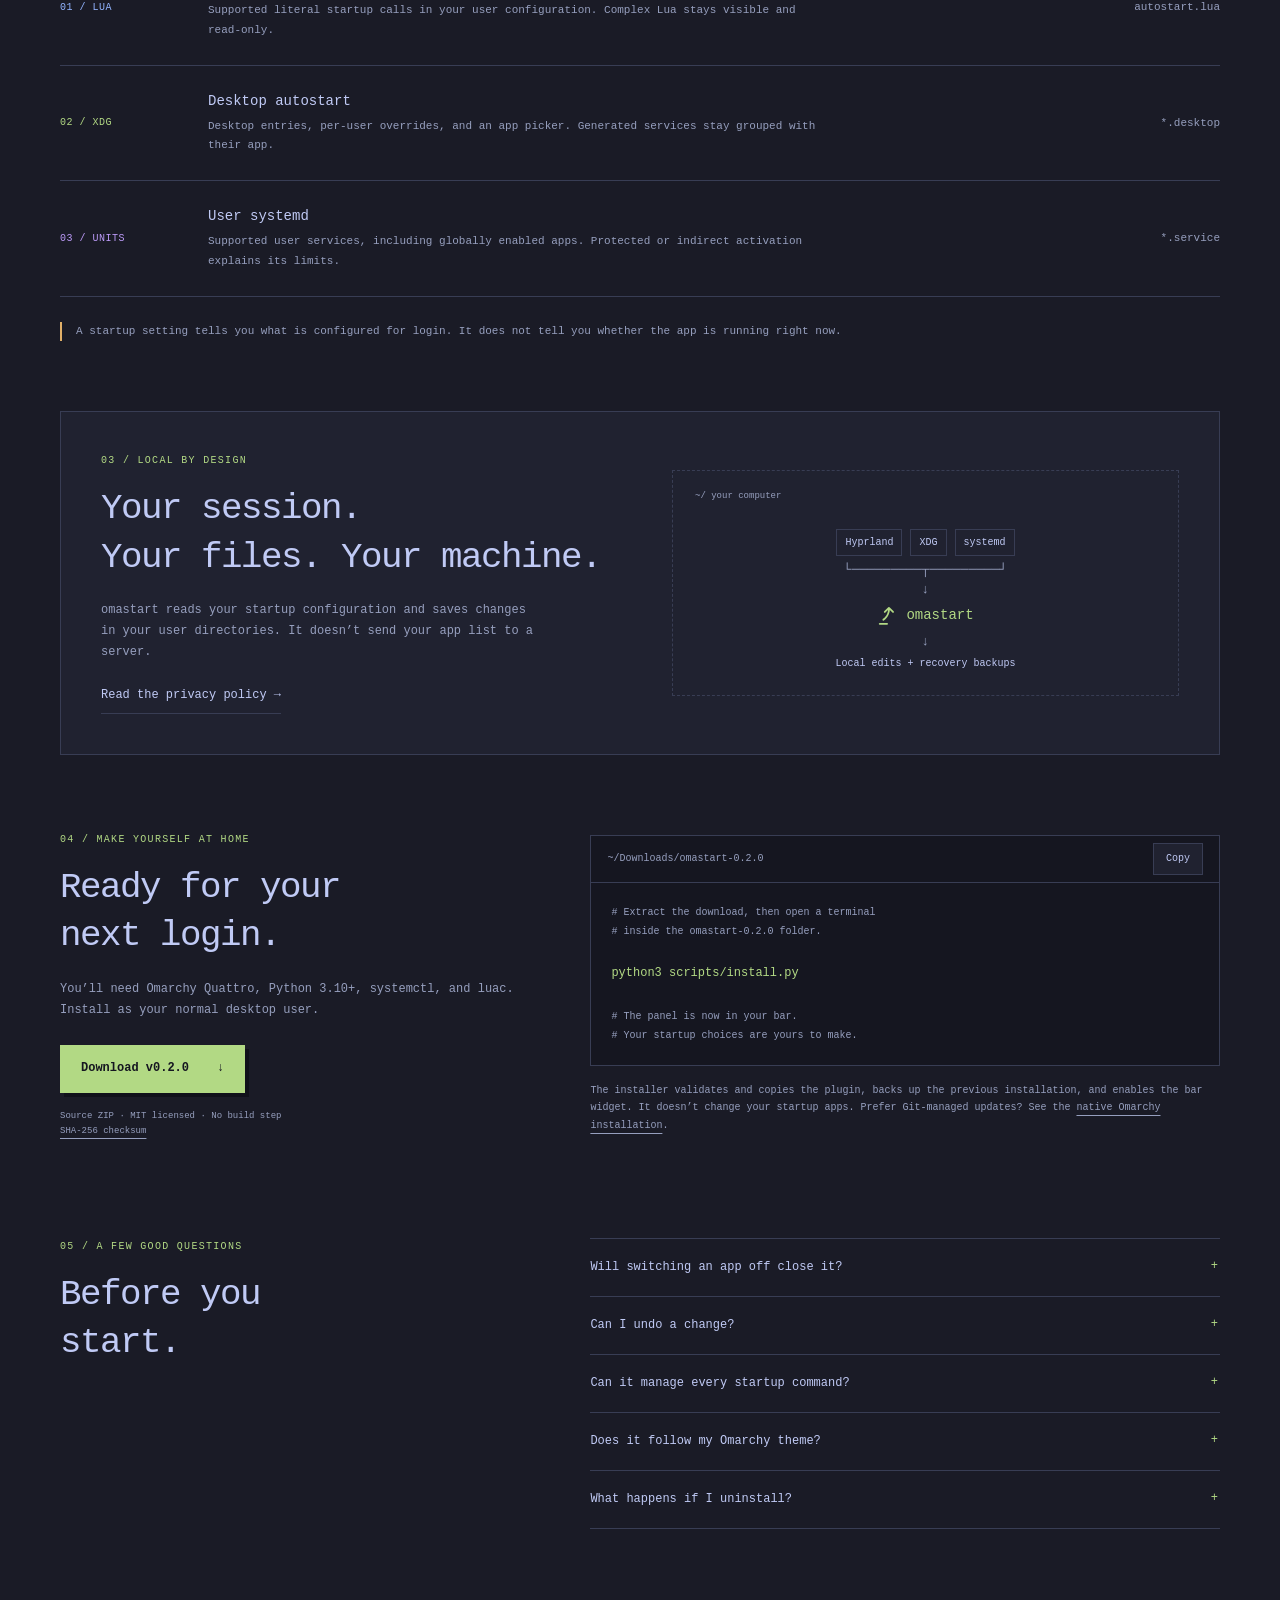
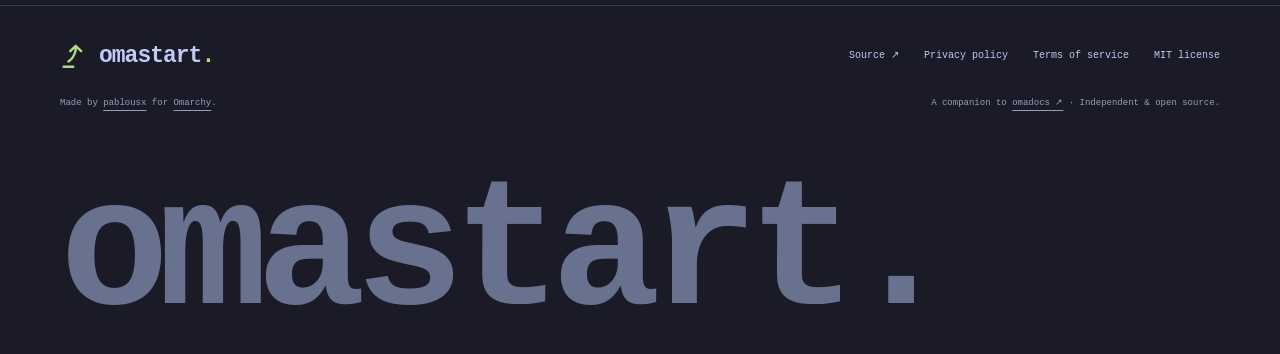
==== commit 70e4f71e: "Release 0.2.0 with grouped startup controls and stable app lists" ====
--- a/docs/index.html
+++ b/docs/index.html
@@ -80,7 +80,7 @@
               >
             </div>
             <p class="release">
-              <span>v0.1.0</span> Free &amp; open source
+              <span>v0.2.0</span> Free &amp; open source
               <span aria-hidden="true">/</span> MIT
             </p>
           </div>
@@ -285,24 +285,24 @@
               <span class="step-index">[01]</span>
               <h3>Find your apps.</h3>
               <p>
-                Search by name, command, or source. Flip between enabled and
-                disabled apps, with system items tucked away by default.
+                Search by name, command, or source. Applications stay in place
+                as you make changes; protected entries have a Read-only tab.
               </p>
             </article>
             <article>
               <span class="step-index">[02]</span>
               <h3>Set your next session.</h3>
               <p>
-                Switch a supported startup source on or off. Running apps stay
-                open. Your choice takes effect at the next login.
+                Turn off all enabled startup methods together, or turn on one
+                suitable method. Running apps stay open; changes apply at next login.
               </p>
             </article>
             <article>
               <span class="step-index">[03]</span>
               <h3>Make it yours.</h3>
               <p>
-                Add an installed app to autostart. Expand an entry to see where
-                it comes from, or undo a change while its backup still matches.
+                Added apps appear at the top. Disabled apps stay listed until
+                you choose Remove in their details. Undo restores the entry.
               </p>
             </article>
           </div>
@@ -410,8 +410,8 @@
               You’ll need Omarchy Quattro, Python 3.10+, <code>systemctl</code>,
               and <code>luac</code>. Install as your normal desktop user.
             </p>
-            <a class="button" href="assets/omastart-0.1.0.zip" download
-              >Download v0.1.0 <span aria-hidden="true">↓</span></a
+            <a class="button" href="assets/omastart-0.2.0.zip" download
+              >Download v0.2.0 <span aria-hidden="true">↓</span></a
             >
             <p class="small">
               Source ZIP · MIT licensed · No build step<br /><a
@@ -423,7 +423,7 @@
           <div>
             <div class="terminal">
               <div class="terminal-title">
-                <span>~/Downloads/omastart-0.1.0</span
+                <span>~/Downloads/omastart-0.2.0</span
                 ><button type="button" class="copy-button" data-copy hidden>
                   Copy
                 </button>
@@ -431,7 +431,7 @@
               <div class="terminal-body">
                 <p class="terminal-comment">
                   # Extract the download, then open a terminal<br /># inside the
-                  omastart-0.1.0 folder.
+                  omastart-0.2.0 folder.
                 </p>
                 <pre><code id="install-command">python3 scripts/install.py</code></pre>
                 <p class="terminal-comment">
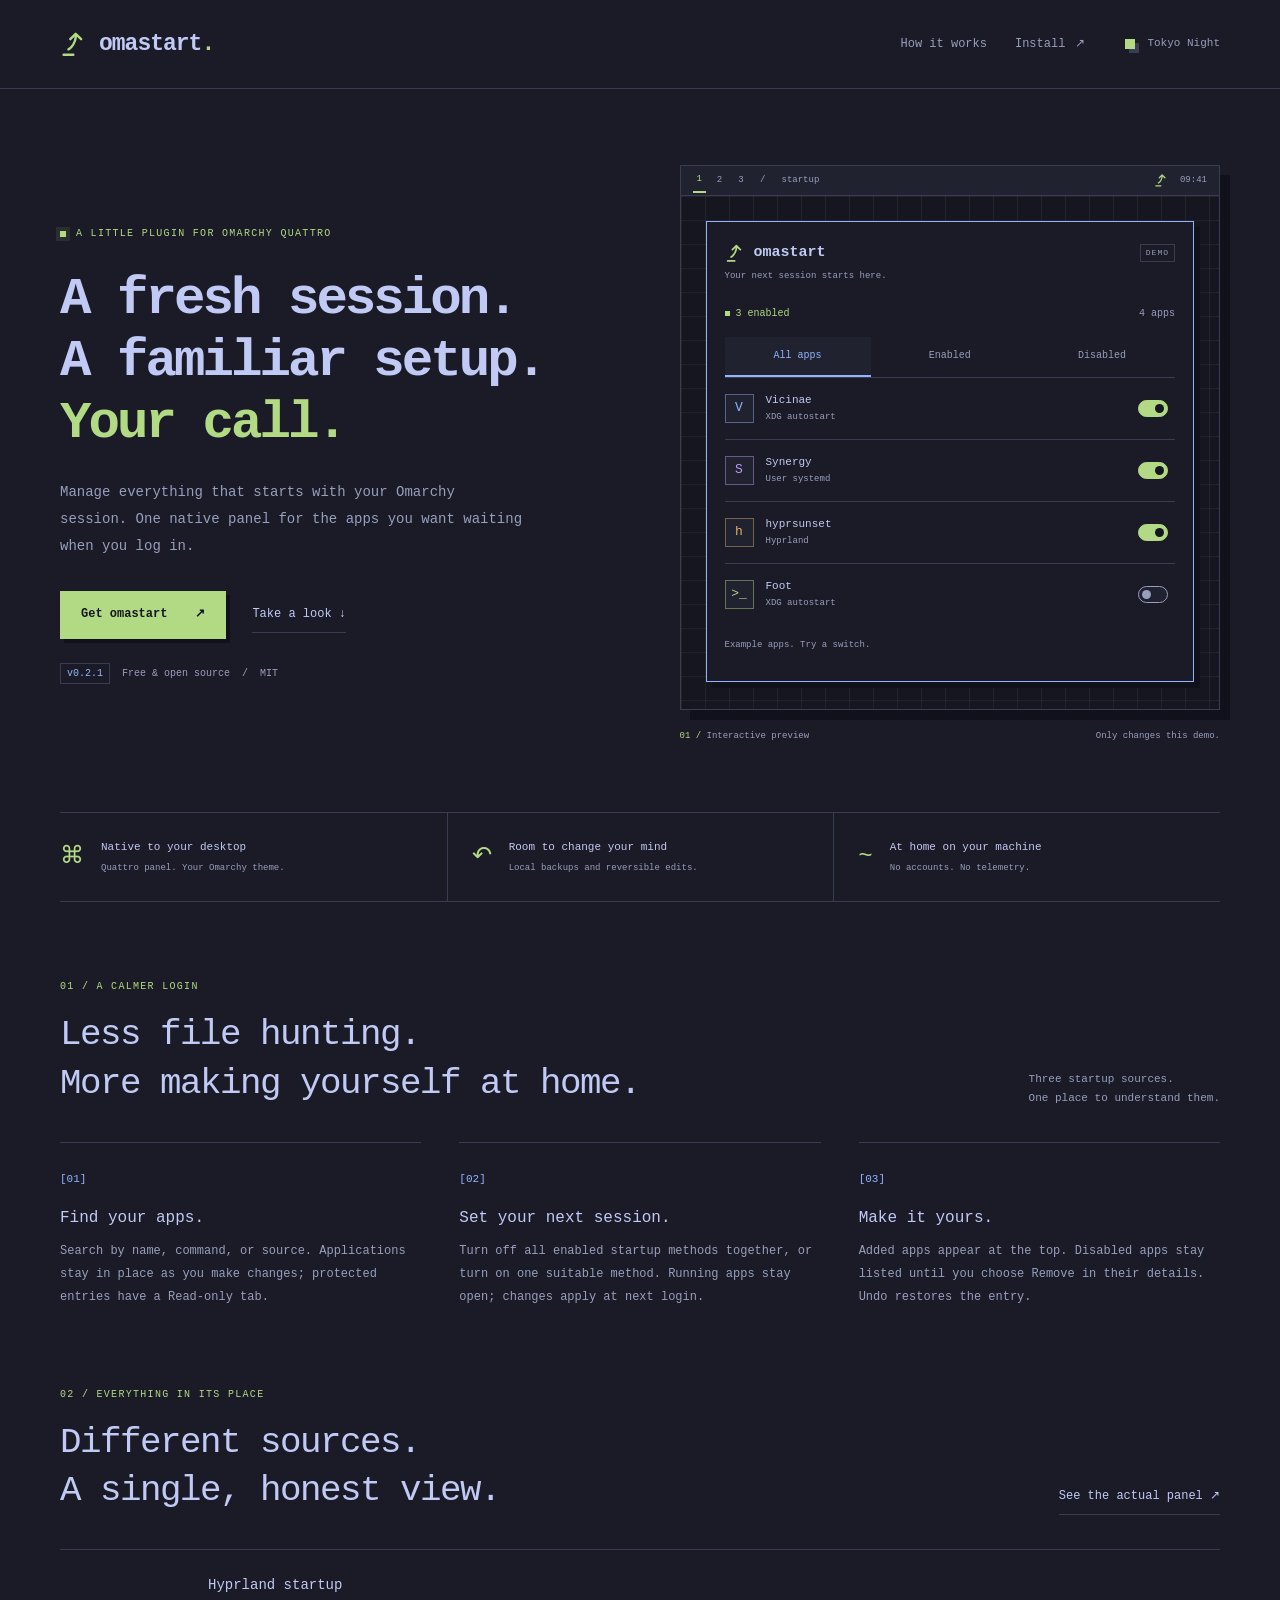
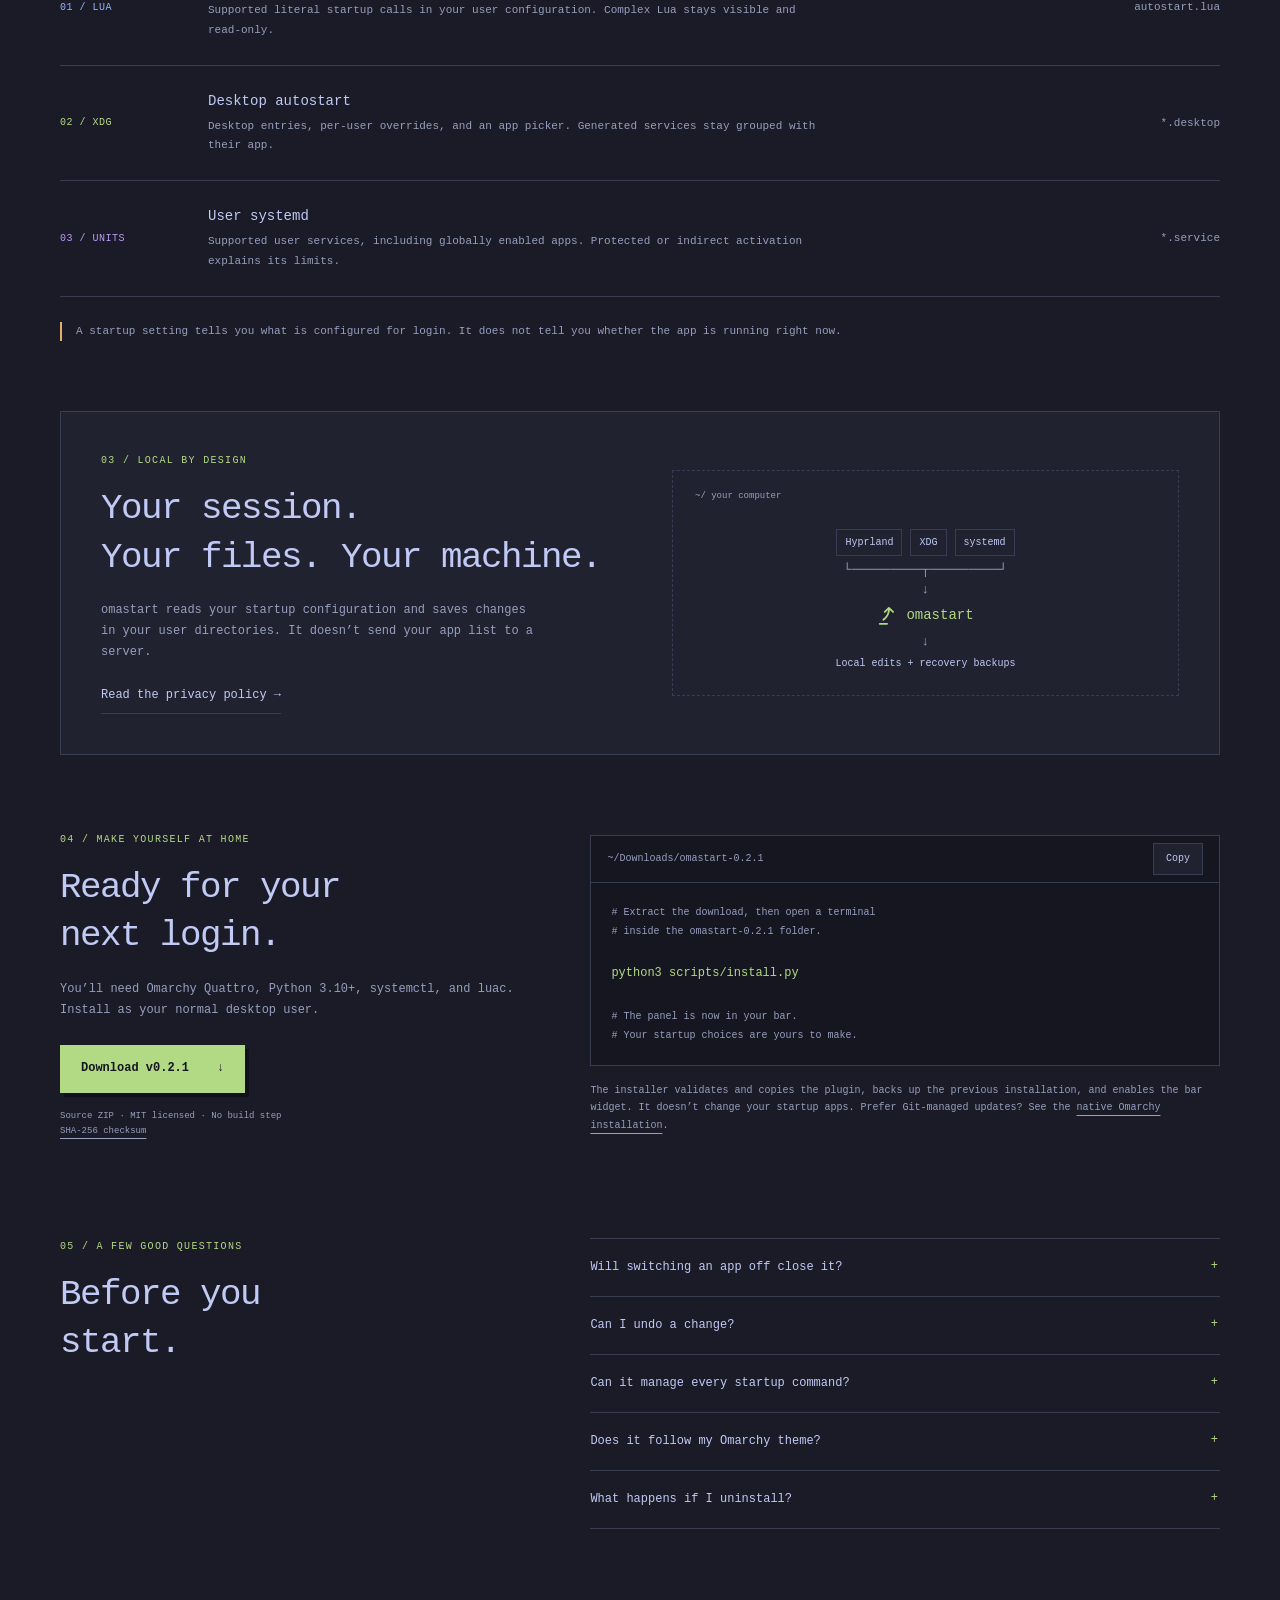
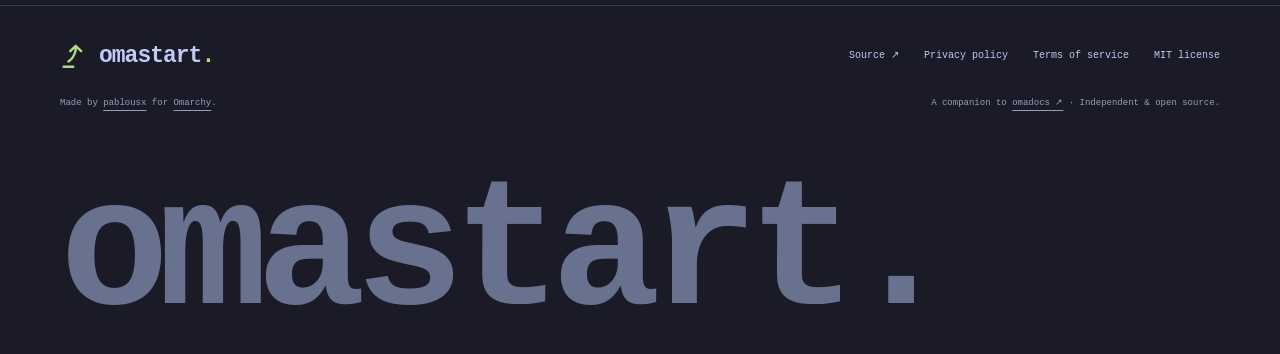
==== commit 1a58cafc: "Harden plugin security boundaries" ====
--- a/docs/index.html
+++ b/docs/index.html
@@ -80,7 +80,7 @@
               >
             </div>
             <p class="release">
-              <span>v0.2.0</span> Free &amp; open source
+              <span>v0.2.1</span> Free &amp; open source
               <span aria-hidden="true">/</span> MIT
             </p>
           </div>
@@ -410,8 +410,8 @@
               You’ll need Omarchy Quattro, Python 3.10+, <code>systemctl</code>,
               and <code>luac</code>. Install as your normal desktop user.
             </p>
-            <a class="button" href="assets/omastart-0.2.0.zip" download
-              >Download v0.2.0 <span aria-hidden="true">↓</span></a
+            <a class="button" href="assets/omastart-0.2.1.zip" download
+              >Download v0.2.1 <span aria-hidden="true">↓</span></a
             >
             <p class="small">
               Source ZIP · MIT licensed · No build step<br /><a
@@ -423,7 +423,7 @@
           <div>
             <div class="terminal">
               <div class="terminal-title">
-                <span>~/Downloads/omastart-0.2.0</span
+                <span>~/Downloads/omastart-0.2.1</span
                 ><button type="button" class="copy-button" data-copy hidden>
                   Copy
                 </button>
@@ -431,7 +431,7 @@
               <div class="terminal-body">
                 <p class="terminal-comment">
                   # Extract the download, then open a terminal<br /># inside the
-                  omastart-0.2.0 folder.
+                  omastart-0.2.1 folder.
                 </p>
                 <pre><code id="install-command">python3 scripts/install.py</code></pre>
                 <p class="terminal-comment">
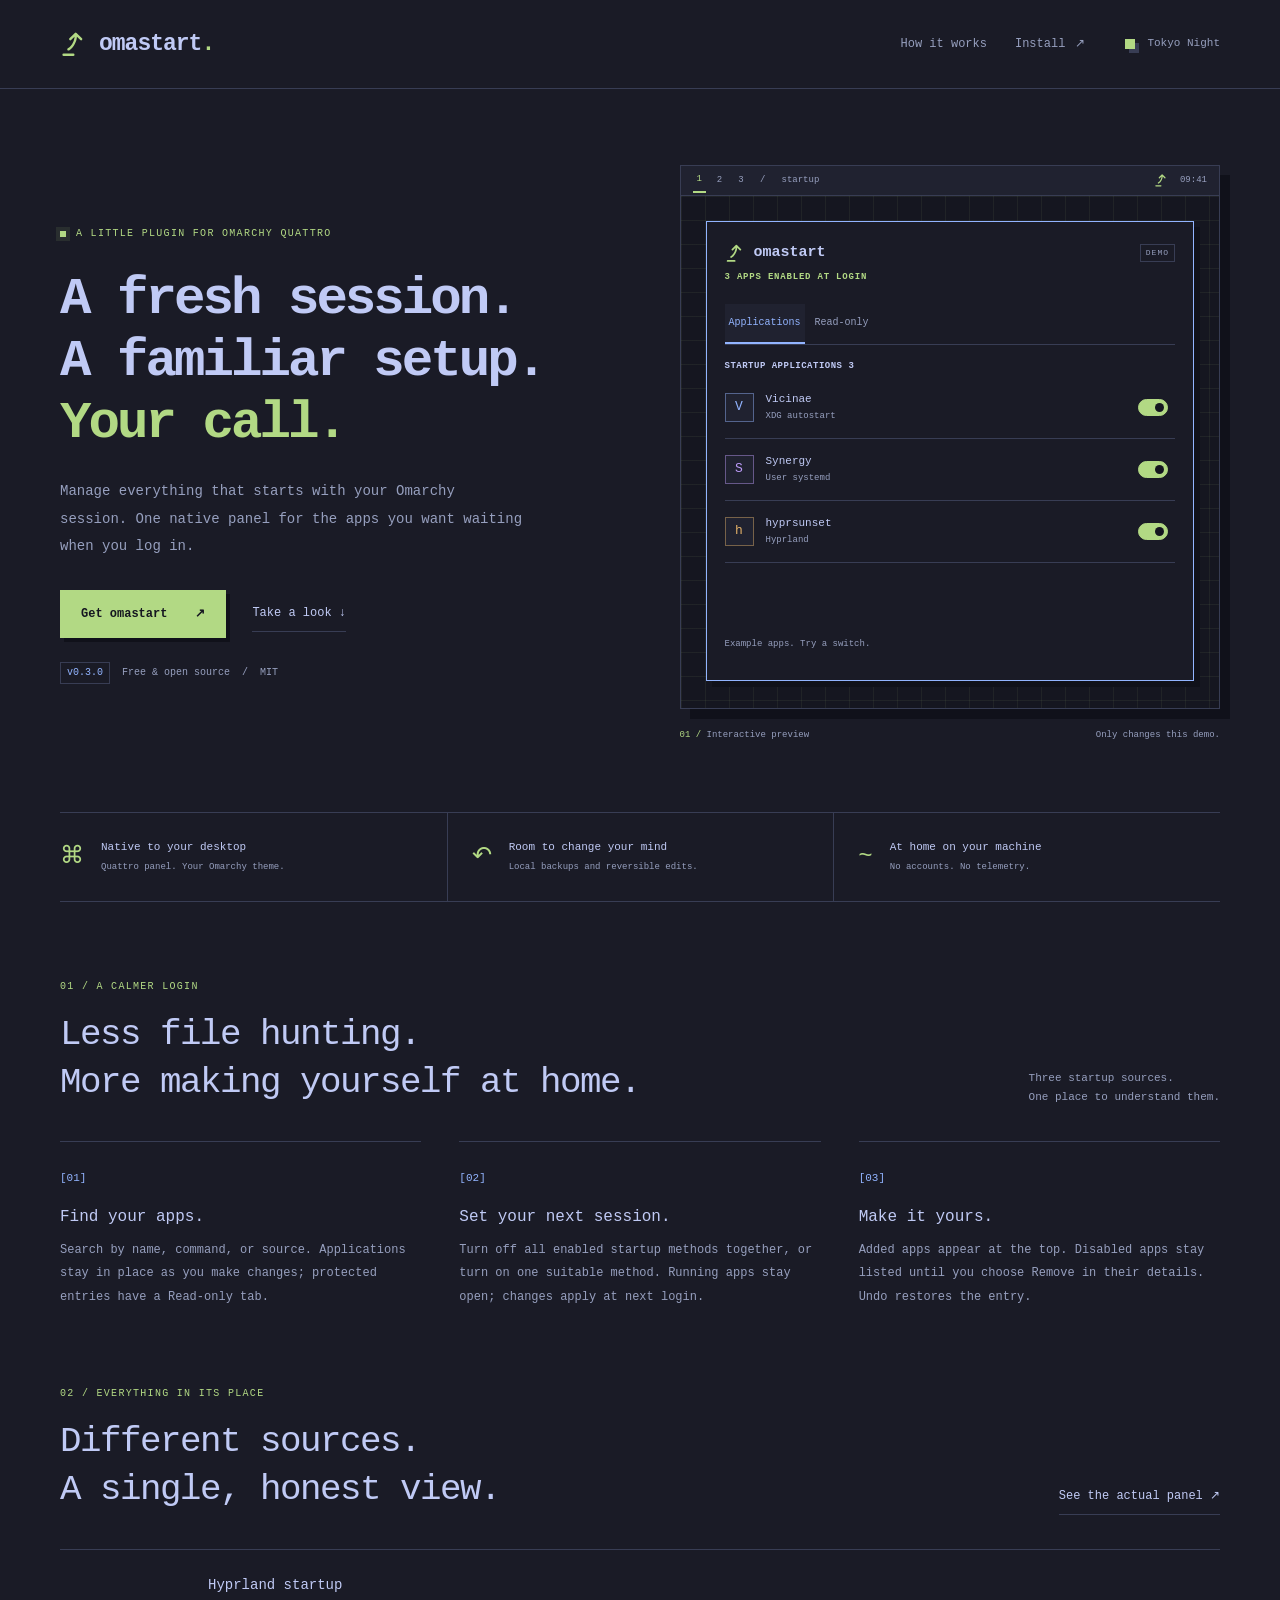
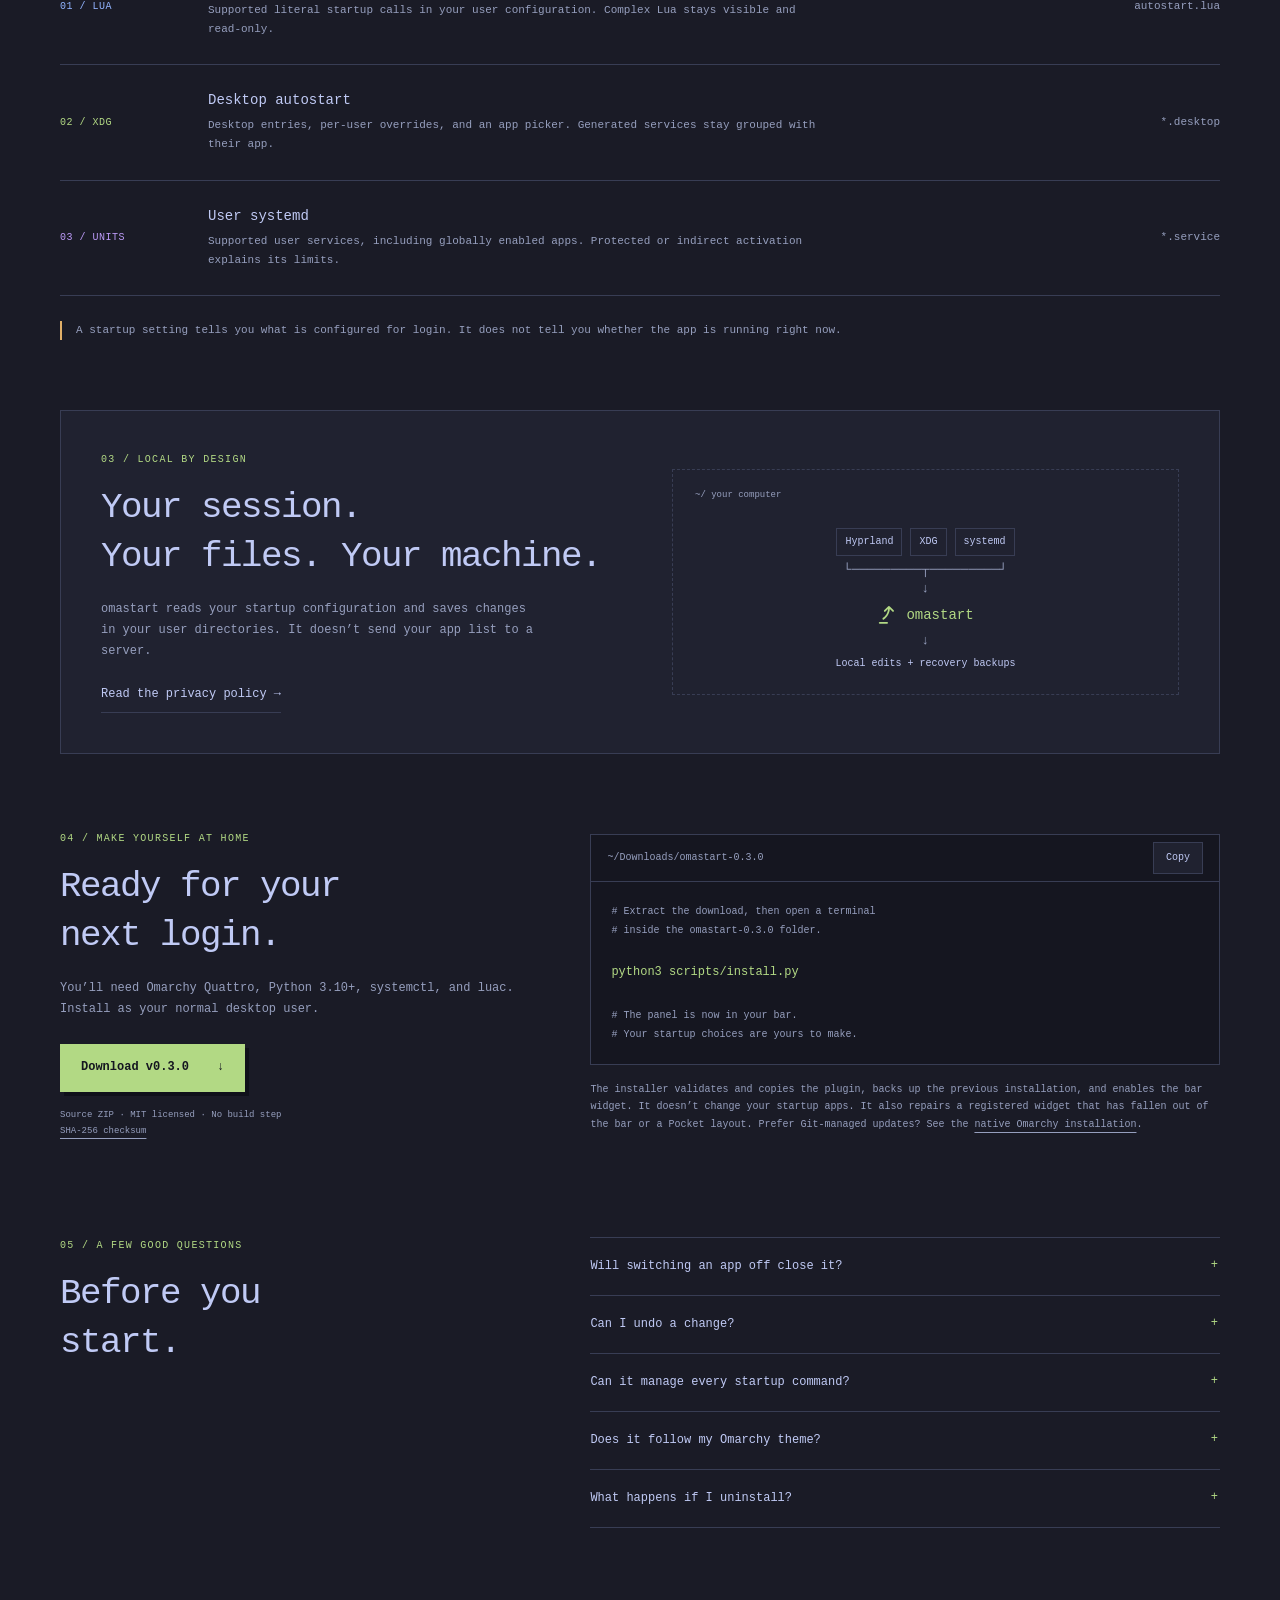
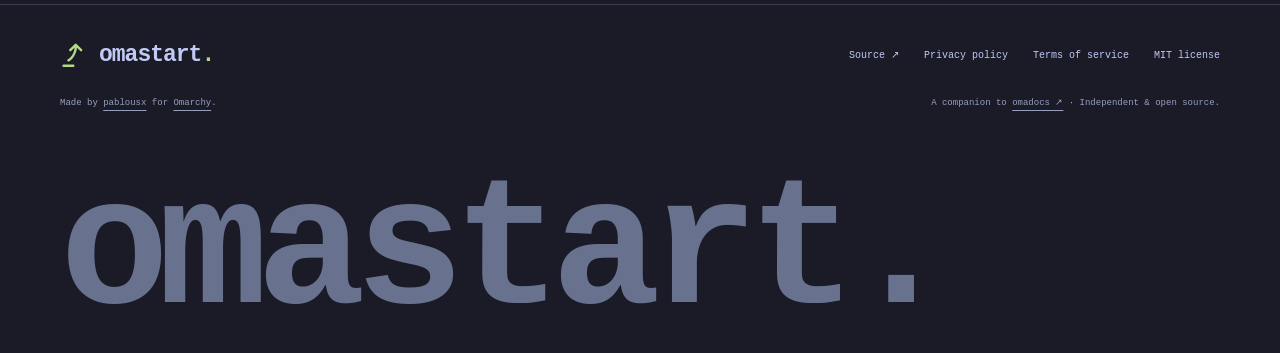
==== commit 9b469bcd: "Prepare omastart 0.3.0 compact panel release" ====
--- a/docs/index.html
+++ b/docs/index.html
@@ -80,7 +80,7 @@
               >
             </div>
             <p class="release">
-              <span>v0.2.1</span> Free &amp; open source
+              <span>v0.3.0</span> Free &amp; open source
               <span aria-hidden="true">/</span> MIT
             </p>
           </div>
@@ -126,43 +126,36 @@
                     omastart</strong
                   ><span class="demo-badge">DEMO</span>
                 </div>
-                <p class="app-subtitle">Your next session starts here.</p>
-                <div class="demo-summary">
-                  <span
-                    ><i aria-hidden="true"></i
-                    ><b data-enabled-count>3</b> enabled</span
-                  ><span>4 apps</span>
-                </div>
+                <p class="app-subtitle">
+                  <b data-enabled-count>3</b> APPS ENABLED AT LOGIN
+                </p>
                 <div
                   class="demo-filters"
                   role="group"
-                  aria-label="Filter demo apps"
+                  aria-label="Demo startup views"
                 >
                   <button
                     type="button"
-                    data-filter="all"
+                    data-filter="applications"
                     aria-pressed="true"
                     disabled
                   >
-                    All apps</button
+                    Applications</button
                   ><button
                     type="button"
-                    data-filter="enabled"
+                    data-filter="readonly"
                     aria-pressed="false"
                     disabled
                   >
-                    Enabled</button
-                  ><button
-                    type="button"
-                    data-filter="disabled"
-                    aria-pressed="false"
-                    disabled
-                  >
-                    Disabled
+                    Read-only
                   </button>
                 </div>
+                <p class="demo-section-title">
+                  <span data-demo-section>STARTUP APPLICATIONS</span>
+                  <b data-demo-count>3</b>
+                </p>
                 <div class="demo-list">
-                  <div class="demo-row" data-demo-row data-enabled="true">
+                  <div class="demo-row" data-demo-row data-enabled="true" data-readonly="false">
                     <span class="app-icon blue" aria-hidden="true">V</span>
                     <div class="app-info">
                       <strong>Vicinae</strong><span>XDG autostart</span>
@@ -178,7 +171,7 @@
                       <span></span>
                     </button>
                   </div>
-                  <div class="demo-row" data-demo-row data-enabled="true">
+                  <div class="demo-row" data-demo-row data-enabled="true" data-readonly="false">
                     <span class="app-icon purple" aria-hidden="true">S</span>
                     <div class="app-info">
                       <strong>Synergy</strong><span>User systemd</span>
@@ -194,7 +187,7 @@
                       <span></span>
                     </button>
                   </div>
-                  <div class="demo-row" data-demo-row data-enabled="true">
+                  <div class="demo-row" data-demo-row data-enabled="true" data-readonly="false">
                     <span class="app-icon orange" aria-hidden="true">h</span>
                     <div class="app-info">
                       <strong>hyprsunset</strong><span>Hyprland</span>
@@ -210,21 +203,14 @@
                       <span></span>
                     </button>
                   </div>
-                  <div class="demo-row" data-demo-row data-enabled="false">
-                    <span class="app-icon green" aria-hidden="true">>_</span>
+                  <div class="demo-row" data-demo-row data-enabled="false" data-readonly="true">
+                    <span class="app-icon green" aria-hidden="true">⚙</span>
                     <div class="app-info">
-                      <strong>Foot</strong><span>XDG autostart</span>
+                      <strong>Session portal</strong
+                      ><span>User systemd · Read-only</span>
                     </div>
-                    <button
-                      type="button"
-                      class="switch"
-                      role="switch"
-                      aria-checked="false"
-                      aria-label="Foot startup in demo"
-                      disabled
-                    >
-                      <span></span>
-                    </button>
+                    <span class="demo-readonly">Read-only</span
+                    ><span class="demo-chevron" aria-hidden="true">⌄</span>
                   </div>
                   <p class="demo-empty" hidden>No apps in this view.</p>
                 </div>
@@ -410,8 +396,8 @@
               You’ll need Omarchy Quattro, Python 3.10+, <code>systemctl</code>,
               and <code>luac</code>. Install as your normal desktop user.
             </p>
-            <a class="button" href="assets/omastart-0.2.1.zip" download
-              >Download v0.2.1 <span aria-hidden="true">↓</span></a
+            <a class="button" href="assets/omastart-0.3.0.zip" download
+              >Download v0.3.0 <span aria-hidden="true">↓</span></a
             >
             <p class="small">
               Source ZIP · MIT licensed · No build step<br /><a
@@ -423,7 +409,7 @@
           <div>
             <div class="terminal">
               <div class="terminal-title">
-                <span>~/Downloads/omastart-0.2.1</span
+                <span>~/Downloads/omastart-0.3.0</span
                 ><button type="button" class="copy-button" data-copy hidden>
                   Copy
                 </button>
@@ -431,7 +417,7 @@
               <div class="terminal-body">
                 <p class="terminal-comment">
                   # Extract the download, then open a terminal<br /># inside the
-                  omastart-0.2.1 folder.
+                  omastart-0.3.0 folder.
                 </p>
                 <pre><code id="install-command">python3 scripts/install.py</code></pre>
                 <p class="terminal-comment">
@@ -443,7 +429,9 @@
             <p class="install-note">
               The installer validates and copies the plugin, backs up the
               previous installation, and enables the bar widget. It doesn’t
-              change your startup apps. Prefer Git-managed updates? See the
+              change your startup apps. It also repairs a registered widget
+              that has fallen out of the bar or a Pocket layout. Prefer
+              Git-managed updates? See the
               <a href="https://github.com/pablousx/omastart#installation"
                 >native Omarchy installation</a
               >.
--- a/docs/assets/site.css
+++ b/docs/assets/site.css
@@ -386,9 +386,14 @@
   color: var(--muted);
 }
 .app-subtitle {
-  color: var(--muted);
+  color: var(--accent);
   font-size: 9px;
-  margin-top: 3px;
+  font-weight: 600;
+  letter-spacing: 0.8px;
+  margin-top: 4px;
+}
+.app-subtitle b {
+  font-weight: 600;
 }
 .demo-summary {
   display: flex;
@@ -416,9 +421,9 @@
   display: flex;
   gap: 6px;
   border-bottom: 1px solid var(--line);
+  margin-top: 18px;
 }
 .demo-filters button {
-  flex: 1;
   background: none;
   border: 0;
   border-bottom: 2px solid transparent;
@@ -431,6 +436,18 @@
   color: var(--blue);
   background: var(--surface);
   border-color: var(--blue);
+}
+.demo-section-title {
+  display: flex;
+  gap: 6px;
+  margin: 14px 0 2px;
+  color: var(--text);
+  font-size: 9px;
+  font-weight: 600;
+  letter-spacing: 0.5px;
+}
+.demo-section-title b {
+  font-weight: 600;
 }
 .demo-list {
   min-height: 248px;
@@ -468,6 +485,14 @@
   display: block;
   font-size: 9px;
   color: var(--muted);
+}
+.demo-readonly {
+  color: var(--muted);
+  font-size: 9px;
+}
+.demo-chevron {
+  color: var(--muted);
+  font-size: 12px;
 }
 .switch {
   display: grid;
